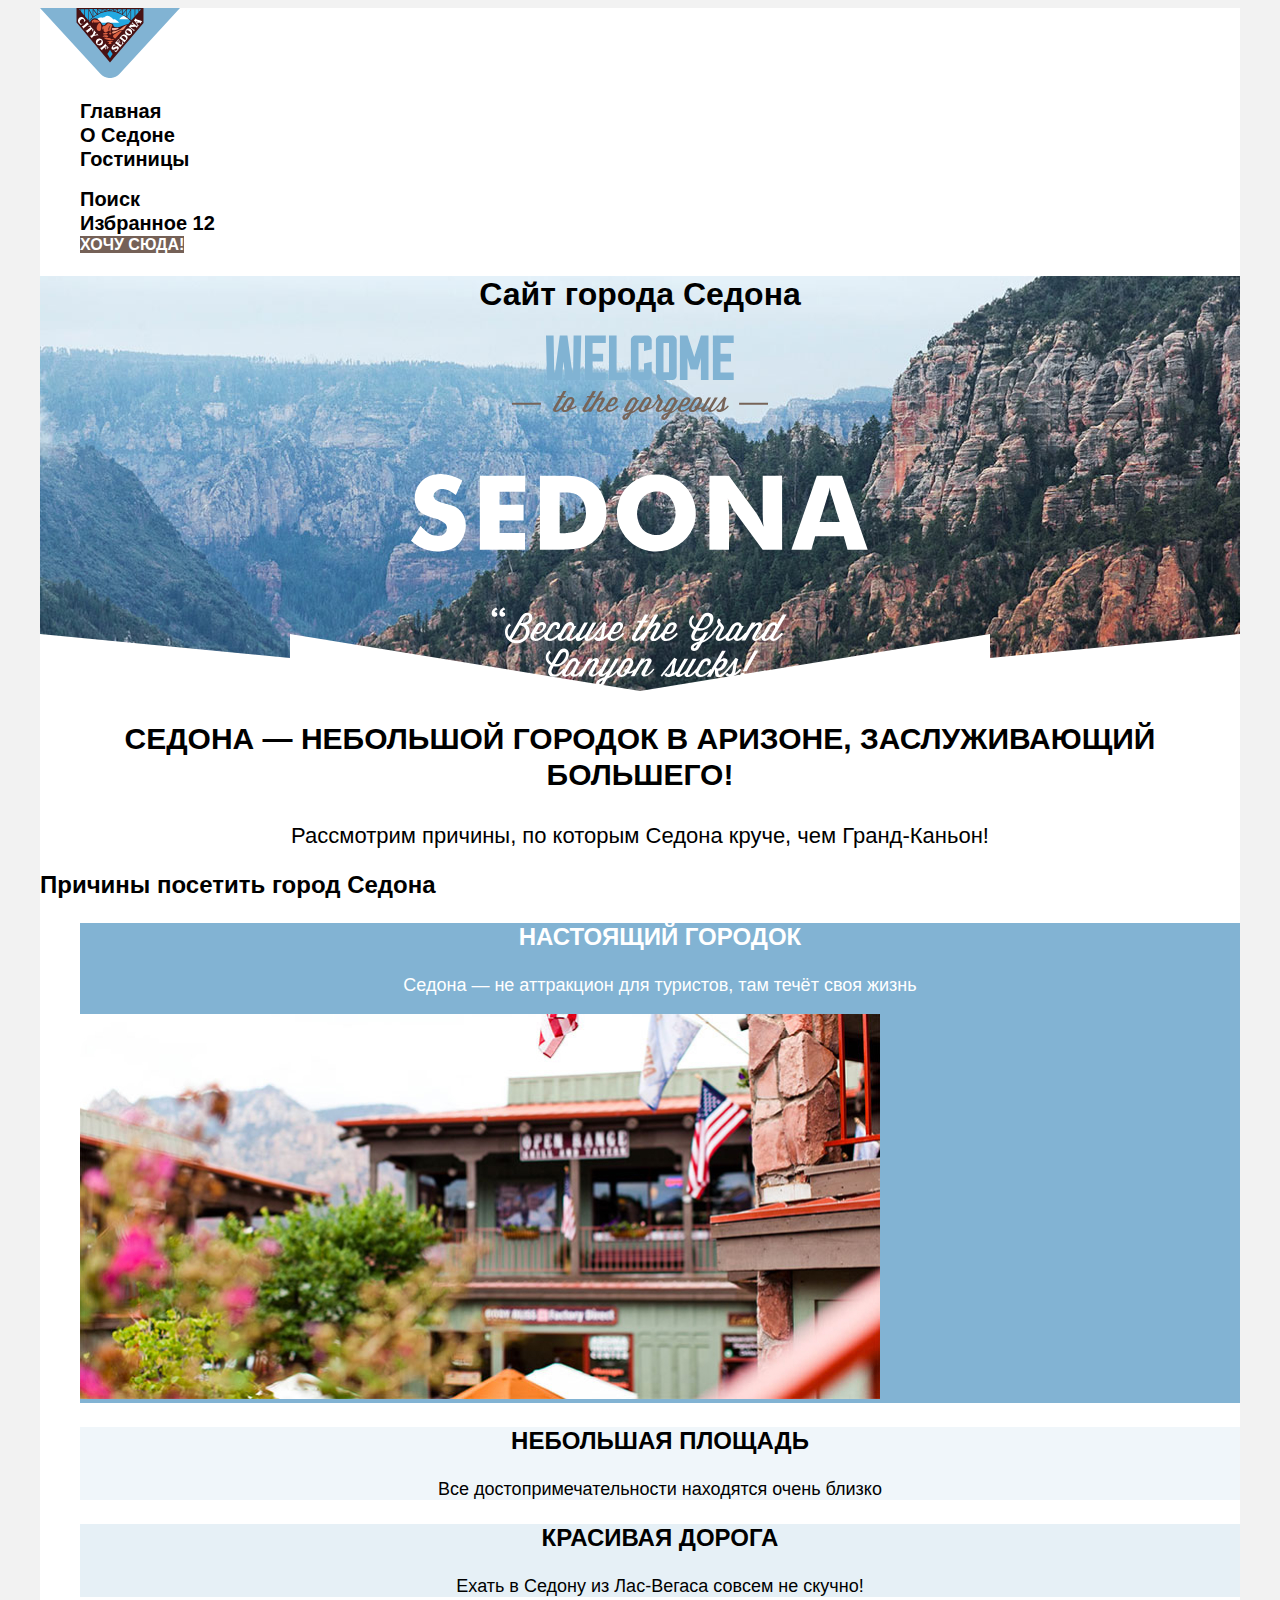
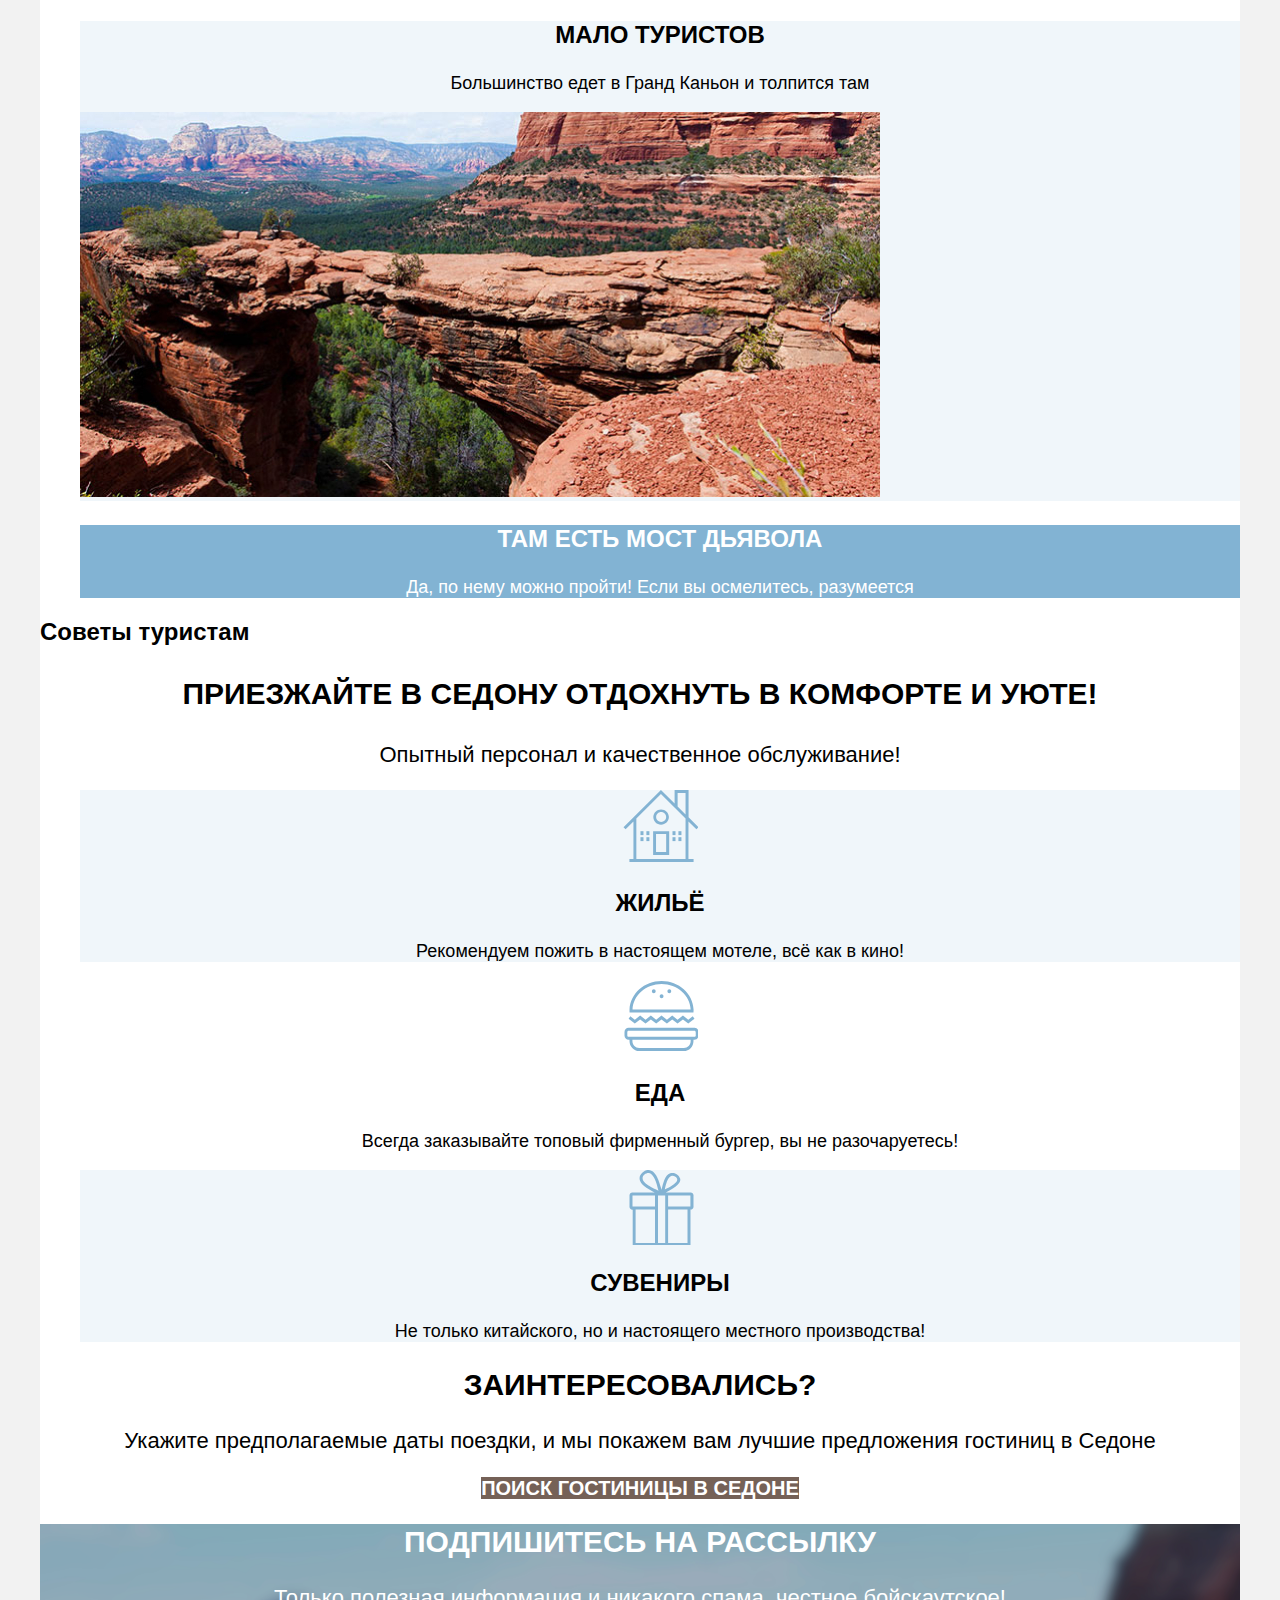
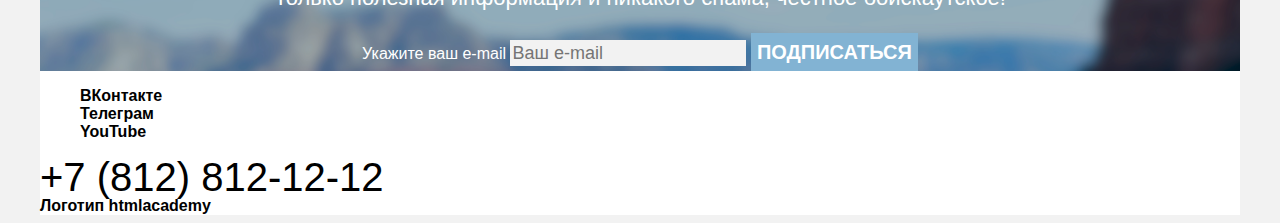
==== index.html @ cc025ef9 "fix: list in header" ====
<!DOCTYPE html>
<html lang="ru">

  <head>
    <meta charset="utf-8">
    <title>Учебный проект по верстке Седона</title>
    <link rel="stylesheet" href="styles/styles.css">
  </head>

  <body class="page">
    <div class="page-wrap">
      <header class="header">
        <a class="header-link" href="index.html"><img class="header-logo" src="images/header-logo.svg" width="140"
            height="70" alt="Логотип города Седона"></a>
        <nav class="navigation">
          <ul class="navigation-list">
            <li class="navigation-item">
              <a class="navigation-link navigation-link-active" href="index.html" aria-current="page">Главная</a>
            </li>
            <li class="navigation-item">
              <a class="navigation-link" href="#" class="navigation-item">О Седоне</a>
            </li>
            <li class="navigation-item">
              <a class="navigation-link" href="catalog.html" class="navigation-item">Гостиницы</a>
            </li>
          </ul>
        </nav>
        <ul class="header-list">
          <li class="header-search-icon">
            <a class="header-link" href="#">
              <span class="visually-hidden">Поиск</span>
            </a>
          </li>
          <li class="header-favorite-icon">
            <a class="header-link" href="#">
              <span class="visually-hidden">Избранное</span>
              <span class="header-favorite-counter">12</span>
            </a>
          </li>
          <li class="header-booking-button">
            <a class="button header-button" href="#">Хочу сюда!</a>
          </li>
        </ul>
      </header>
      <main class="main">
        <section class="welcome">
            <h1 class="visually-hidden">Сайт города Седона</h1>
            <img class="welcome-banner" src="images/welcome-banner.svg" width="458" height="352"
              alt="Welcome to the gorgeos Sedona! Because the Grand Canyon suks!">
        </section>
        <p class="welcome-content-title">Седона — небольшой городок в Аризоне, заслуживающий большего!</p>
        <p class="welcome-content-description">Рассмотрим причины, по которым Седона круче, чем Гранд-Каньон!</p>
        <section class="reasons">
          <h2 class="visually-hidden">Причины посетить город Седона</h2>
          <ul class="reasons-list">
            <li class="reasons-item">
              <h3 class="reasons-item-title">Настоящий городок</h3>
              <p class="reasons-item-description">Седона — не аттракцион для туристов, там течёт своя жизнь</p>
              <img class="reasons-image" src="images/reasons-image-flags.jpg" width="800" height="385"
                alt="Вид на здания города Седона с флагами">
            </li>
            <li class="reasons-item">
              <h3 class="reasons-item-title">Небольшая площадь</h3>
              <p class="reasons-item-description">Все достопримечательности находятся очень близко</p>
            </li>
            <li class="reasons-item">
              <h3 class="reasons-item-title">Красивая дорога</h3>
              <p class="reasons-item-description">Ехать в Седону из Лас-Вегаса совсем не скучно!</p>
            </li>
            <li class="reasons-item">
              <h3 class="reasons-item-title">Мало туристов</h3>
              <p class="reasons-item-description">Большинство едет в Гранд Каньон и толпится там</p>
              <img class="reasons-image" src="images/reasons-image-mountains.jpg" width="800" height="385"
                alt="Вид на Мост дьявола">
            </li>
            <li class="reasons-item">
              <h3 class="reasons-item-title">Там есть мост Дьявола</h3>
              <p class="reasons-item-description">Да, по нему можно пройти! Если вы осмелитесь, разумеется</p>
            </li>
          </ul>
        </section>
        <section class="advices">
          <h2 class="visually-hidden">Советы туристам</h2>
          <p class="welcome-content-title advices-content-title">Приезжайте в Седону отдохнуть в комфорте и уюте!</p>
          <p class="welcome-content-description advices-content-description">Опытный персонал и качественное
            обслуживание!</p>
          <ul class="advices-list">
            <li class="advices-item">
              <div class="advices-logo advices-logo-housing"></div>
              <h3 class="advices-item-title reasons-item-title">Жильё</h3>
              <p class="advices-item-description reasons-item-description">Рекомендуем пожить в настоящем мотеле, всё
                как в кино!</p>
            </li>
            <li class="advices-item">
              <div class="advices-logo advices-logo-meal"></div>
              <h3 class="advices-item-title reasons-item-title">Еда</h3>
              <p class="advices-item-description reasons-item-description">Всегда заказывайте топовый фирменный бургер,
                вы не разочаруетесь!</p>
            </li>
            <li class="advices-item">
              <div class="advices-logo advices-logo-souvenirs"></div>
              <h3 class="advices-item-title reasons-item-title">Сувениры</h3>
              <p class="advices-item-description reasons-item-description">Не только китайского, но и настоящего
                местного производства!</p>
            </li>
          </ul>
        </section>
        <section class="search">
          <h2 class="welcome-content-title search-content-title">Заинтересовались?</h2>
          <p class="welcome-content-description search-content-description">Укажите предполагаемые даты поездки, и мы
            покажем вам лучшие предложения гостиниц в Седоне</p>
          <a class="button header-link search-link" href="#">Поиск гостиницы в Седоне</a>
        </section>
        <section class="subscribe">
          <h2 class="welcome-content-title subscribe-content-title">Подпишитесь на рассылку</h2>
          <p class="welcome-content-description subscribe-content-description">Только полезная информация и никакого
            спама, честное бойскаутское!</p>
          <form class="subscribe-form" action="https://echo.htmlacademy.ru/" method="post">
            <label for="subscribe-form-email" class="visually-hidden">Укажите ваш e-mail</label>
            <input class="subscribe-input" type="email" id="subscribe-form-email" name="subscribe-form-email" placeholder="Ваш e-mail" required>
            <button class="button subscribe-button" type="submit">Подписаться</button>
          </form>
        </section>
      </main>
      <footer class="footer">
        <ul class="footer-social">
          <li class="footer-social-vk">
            <a class="footer-social-link">ВКонтакте</a>
          </li>
          <li class="footer-social-tg">
            <a class="footer-social-link">Телеграм</a>
          </li>
          <li class="footer-social-youtube">
            <a class="footer-link footer-social-link">YouTube</a>
          </li>
        </ul>
        <a class="footer-link footer-contact-phone" href="tel:+78128121212">+7 (812) 812-12-12</a>
        <div class="footer-copyright-logo">
        <a class="footer-link footer-copyright-link" href="https://htmlacademy.ru/study">Логотип htmlacademy</a>
        </div>
      </footer>
    </div>
  </body>
</html>
---- styles/styles.css ----
@font-face {
  font-family: "PT Sans";
  src: url("../fonts/ptsans-400.woff2") format("woff2");
  font-weight: 400;
  font-style: normal;
}

@font-face {
  font-family: "PT Sans";
  src: url("../fonts/ptsans-700.woff2") format("woff2");
  font-weight: 700;
  font-style: bold;
}

.page {
  font-family: "PT Sans", "Arial", sans-serif;
  background-color: #f2f2f2;
  color: #000000;
  /* font-display: swap; */
}

.button {
  font-size: 16px;
  line-height: 20px;
  font-family: inherit;
  font-weight: 700;
  color: #ffffff;
  text-transform: uppercase;
  background-color: #82b3d3;
  border: none;
}

.page-wrap {
  max-width: 1200px;
  background-color: #ffffff;
  margin: auto;
}

.navigation-list {
  list-style: none;
}

.navigation-link {
  font-size: 20px;
  line-height: 24px;
  text-decoration: none;
  color: inherit;
  font-weight: 700;
}

.header-list {
  list-style: none;
}

.header-link {
  text-decoration: none;
  color: inherit;
  font-size: 20px;
  line-height: 24px;
  font-weight: 700;
}

.header-button {
  background-color: #756157;
  text-decoration: none;
}

.welcome {
  background-image: url(../images/welcome-background-border.svg), url(../images/welcome-background.jpg);
  background-repeat: no-repeat;
  background-color: #787276;
  text-align: center;
  background-position: bottom, center;
  background-size: auto, cover;
  /* height: 485px; */
}

.welcome-banner {
  text-align: center;
}

.welcome-content-title {
  font-size: 30px;
  line-height: 36px;
  text-align: center;
  font-weight: 700;
  text-transform: uppercase;
}

.welcome-content-description {
  font-size: 22px;
  line-height: 26px;
  text-align: center;

}

.reasons-list {
  list-style: none;
}

.reasons-item {
  background-color: #82b3d3;
}

.reasons-item-title {
  font-size: 24px;
  line-height: 28px;
  text-transform: uppercase;
  color: #ffffff;
  text-align: center;
}

.reasons-item:nth-child(n+3):nth-child(-n+4) {
  background-color: #83b3d333;
}

.reasons-item:nth-child(n+2):nth-child(-n+5):nth-child(even) {
  background-color: #83b3d31f;
}

.reasons-item:nth-child(n+2):nth-child(-n+4) .reasons-item-title {
  color: #000000;
}

.reasons-item-description {
  font-size: 18px;
  line-height: 21px;
  color: #ffffff;
  text-align: center;
}

.reasons-item:nth-child(n+2):nth-child(-n+4) .reasons-item-description {
  color: #000000;
}

.advices-list {
  list-style: none;
}

.advices-item {
  background-color: #83b3d31f;
}

.advices-item:nth-child(n+2):nth-child(-n+2) {
  background-color: #ffffff;
}

.advices-logo {
  width: 75px;
  height: 75px;
  margin: auto;
}

.advices-logo-housing {
  background: url(../images/advices-home-icon.svg) no-repeat;
}

.advices-logo-meal {
  background: url(../images/advices-meal-icon.svg) no-repeat;
}

.advices-logo-souvenirs {
  background: url(../images/advices-souvenirs-icon.svg) no-repeat;
}

.advices-item-title {
  color: #000000;
}

.advices-item-description {
  color: #000000;
}

.search {
  text-align: center;
}

.search-link {
  color: #ffffff;
  background-color: #756157;
}

.hotels {
  background: url(../images/hotels-background.jpg) no-repeat;
  background-color: #787276;
  background-size: cover;
  color: #ffffff;

}

.hotels-title {
  font-size: 60px;
  line-height: 78px;
  color: #ffffff;
}

.hotels-breadcrumbs-list {
  list-style: none;
}

.hotels-breadcrumbs-link {
  text-decoration: none;
  color: inherit;
}

.hotels-breadcrumbs-arrow {
  background: url(../images/breadcrumbs-arrow.svg) no-repeat;
  height: 15px;
}

.hotels-form-caption {
  font-size: 20px;
  line-height: 24px;
  font-weight: 700;
}

.hotels-label {
  font-size: 18px;
  line-height: 23px;
}

.hotels-form-reset-button {
  background-color: transparent;
}

.catalog {
  background-color: #ffffff;
}

.catalog-content-title {
  font-size: 30px;
  line-height: 36px;
  text-align: start;
}

.catalog-number {
  font-size: 30px;
  line-height: 36px;
  text-align: start;
  font-weight: 700;
}

.catalog-filter {
  font-family: inherit;
  font-size: 18px;
  line-height: 21px;
}

.catalog-view-button {
  border: solid 2px #e5e5e5;
  color: inherit;
  text-decoration: none;
}

.catalog-view-button-selected {
  color: inherit;
  text-decoration: none;
  border: solid 2px #000000;
}

.catalog-card-title {
  font-size: 24px;
  line-height: 28px;
}

.catalog-card-price {
  font-size: 18px;
  line-height: 21px;
  color: #333333;
}

.catalog-card-more-button {
  background-color: #756157;
}

.catalog-card-favorite-button-selected {
  background-color: #7db54f;
}

.catalog-card-rating {
  text-transform: uppercase;
  color: #333333;
  background-color: #f2f2f2;
  font-size: 16px;
  line-height: 20px;
}

.pagination-list {
  list-style: none;
}

.pagination-item {
  text-align: center;
  width: 60px;
  height: 60px;
  background-color: #82b3d3;
}

.pagination-item-current {
  background-color: #f2f2f2;
}

.pagination-item-ellipsis {
  background: transparent;
}

.pagination-ellipsis {
  font-size: 22px;
  line-height: 26px;
}

.pagination-link {
  color: #ffffff;
  font-size: 20px;
  line-height: 36px;
  font-weight: 700;
  text-decoration: none;
}

.pagination-link-current {
  color: #000000;
}

.subscribe {
  background-image: url(../images/subscribe-background.png);
  color: #ffffff;
  text-align: center;
}

.subscribe-button {
  font-family: inherit;
  font-size: 20px;
  line-height: 36px;

}

.subscribe-input {
  font-family: inherit;
  font-size: 18px;
  line-height: 24px;
  background-color: #f2f2f2;
  border: none;
}

.subscribe-catalog {
  background: transparent;
  color: #000000
}

.footer-social {
  list-style: none;
  font-weight: 700;
}

.footer-link {
  text-decoration: none;
  color: #000000;
}

.footer-contact-phone {
  font-size: 40px;
  line-height: 40px;
}

.footer-copyright-link {
  font-weight: 700;
}

.footer-copyright-logo {
  /* background-image: url(../images/footer-copyright-logo.svg);
  width: 115px;
  height: 33px; */
}

/* .visually-hidden {
  display: none;
} */
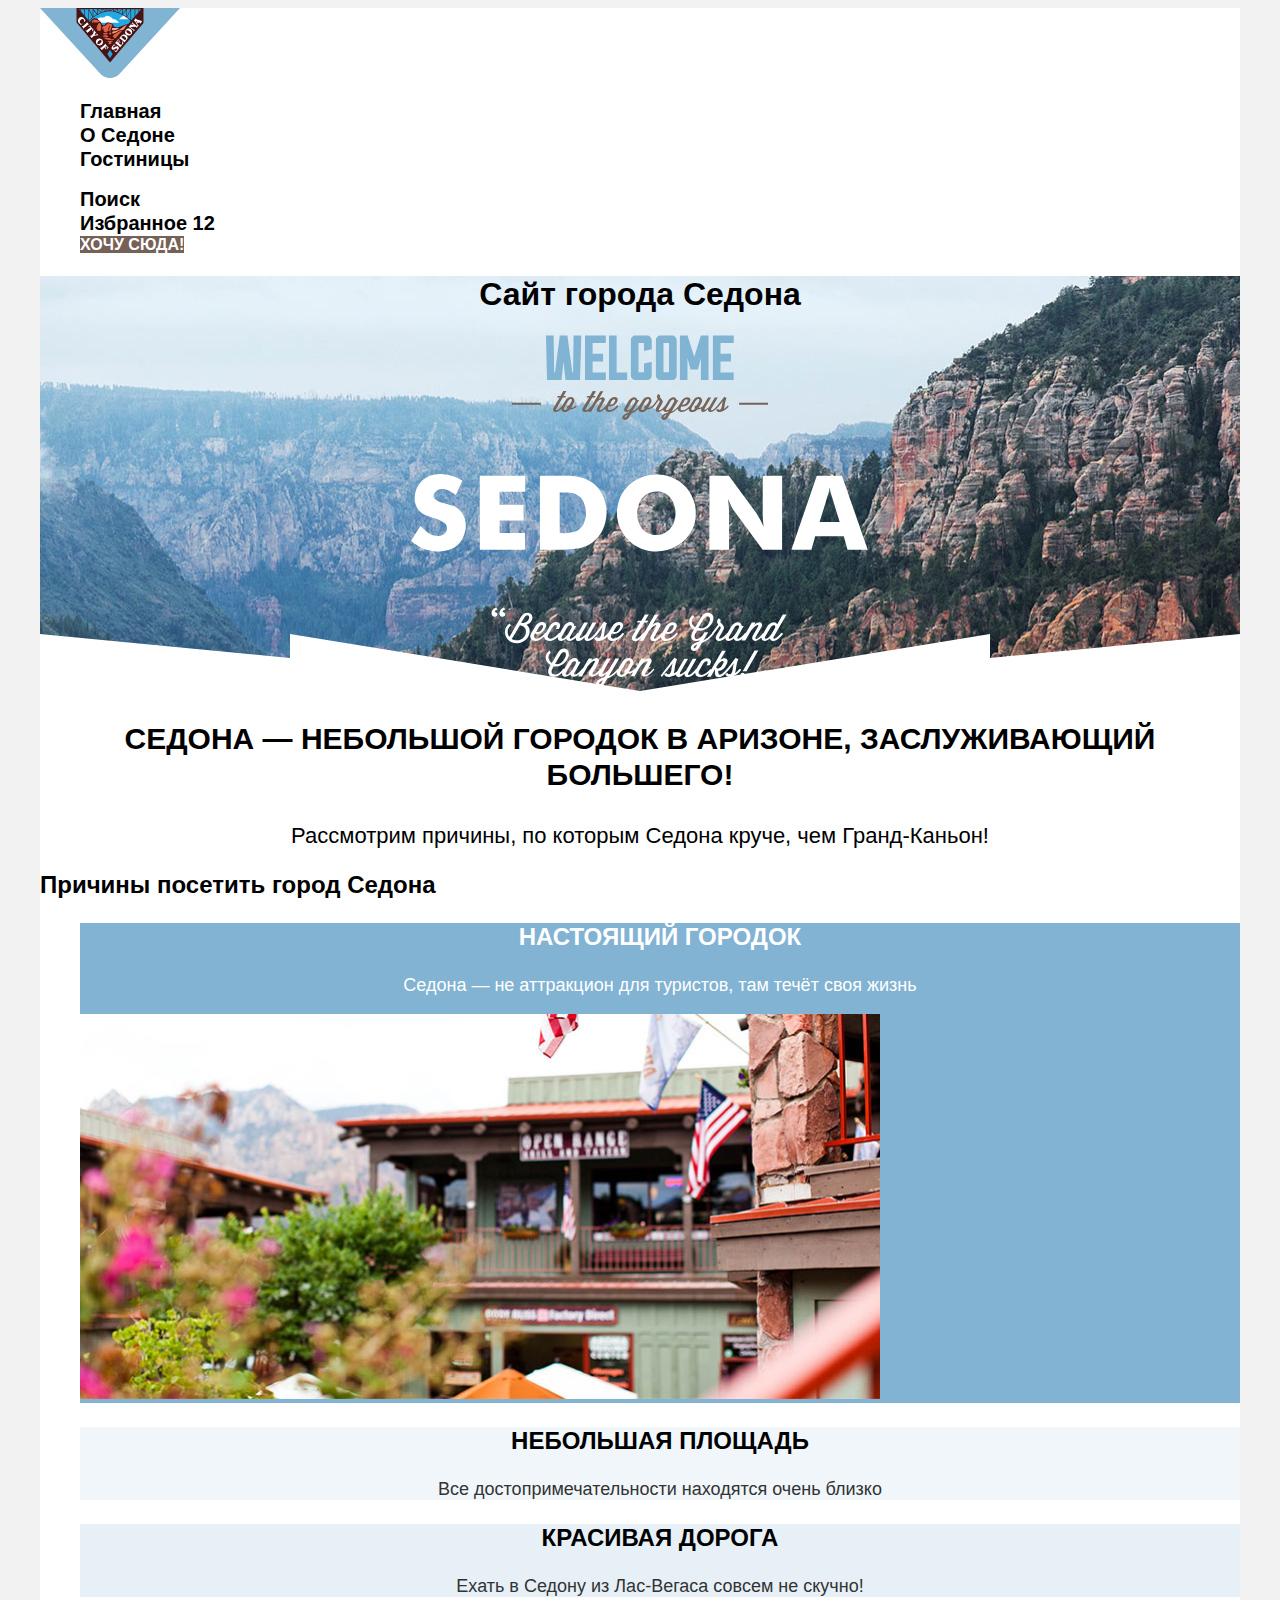
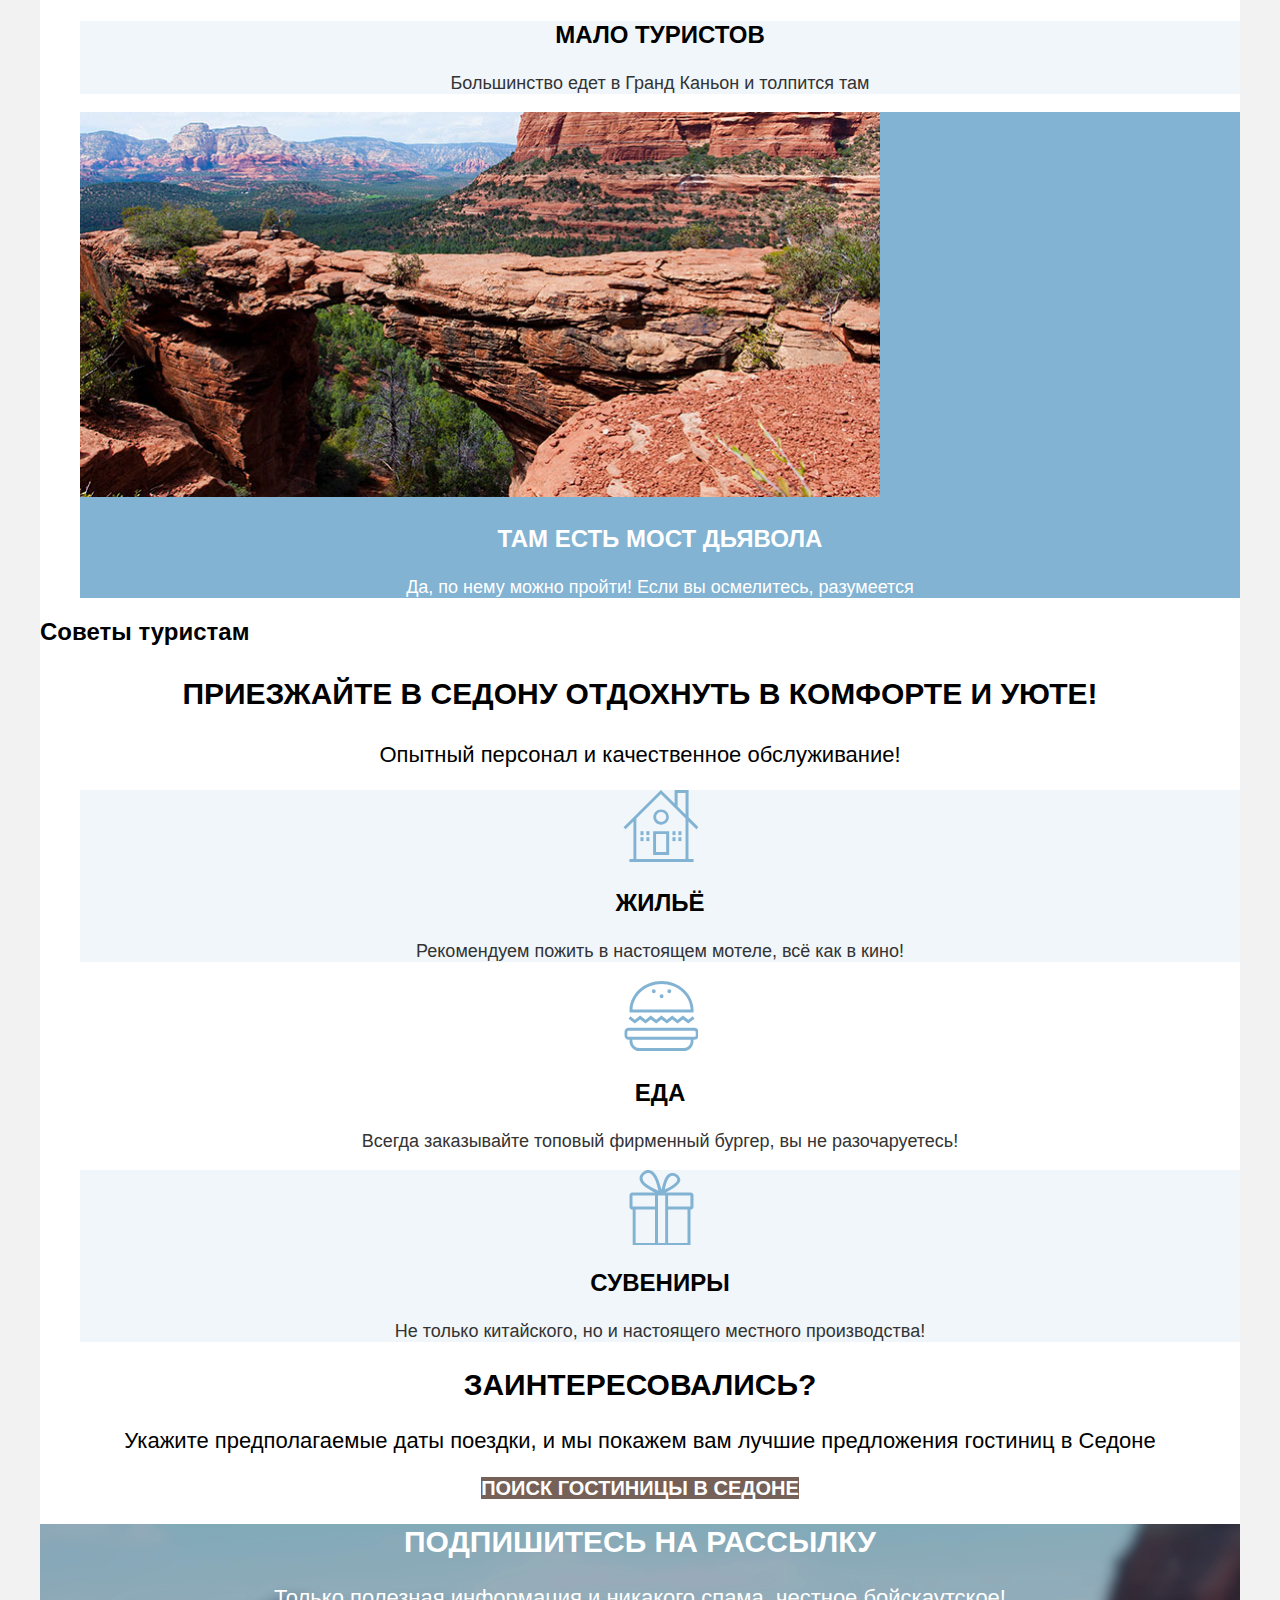
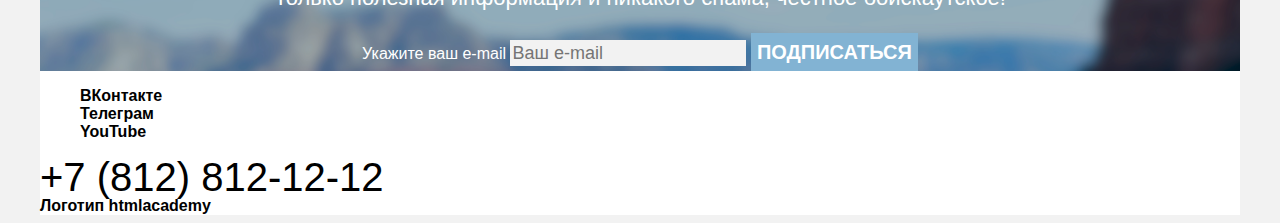
==== commit 6d48908a: "fix: background in reasons" ====
--- a/index.html
+++ b/index.html
@@ -44,9 +44,9 @@
       </header>
       <main class="main">
         <section class="welcome">
-            <h1 class="visually-hidden">Сайт города Седона</h1>
-            <img class="welcome-banner" src="images/welcome-banner.svg" width="458" height="352"
-              alt="Welcome to the gorgeos Sedona! Because the Grand Canyon suks!">
+          <h1 class="visually-hidden">Сайт города Седона</h1>
+          <img class="welcome-banner" src="images/welcome-banner.svg" width="458" height="352"
+            alt="Welcome to the gorgeos Sedona! Because the Grand Canyon suks!">
         </section>
         <p class="welcome-content-title">Седона — небольшой городок в Аризоне, заслуживающий большего!</p>
         <p class="welcome-content-description">Рассмотрим причины, по которым Седона круче, чем Гранд-Каньон!</p>
@@ -70,10 +70,10 @@
             <li class="reasons-item">
               <h3 class="reasons-item-title">Мало туристов</h3>
               <p class="reasons-item-description">Большинство едет в Гранд Каньон и толпится там</p>
+            </li>
+            <li class="reasons-item">
               <img class="reasons-image" src="images/reasons-image-mountains.jpg" width="800" height="385"
                 alt="Вид на Мост дьявола">
-            </li>
-            <li class="reasons-item">
               <h3 class="reasons-item-title">Там есть мост Дьявола</h3>
               <p class="reasons-item-description">Да, по нему можно пройти! Если вы осмелитесь, разумеется</p>
             </li>
@@ -117,7 +117,8 @@
             спама, честное бойскаутское!</p>
           <form class="subscribe-form" action="https://echo.htmlacademy.ru/" method="post">
             <label for="subscribe-form-email" class="visually-hidden">Укажите ваш e-mail</label>
-            <input class="subscribe-input" type="email" id="subscribe-form-email" name="subscribe-form-email" placeholder="Ваш e-mail" required>
+            <input class="subscribe-input" type="email" id="subscribe-form-email" name="subscribe-form-email"
+              placeholder="Ваш e-mail" required>
             <button class="button subscribe-button" type="submit">Подписаться</button>
           </form>
         </section>
@@ -136,9 +137,10 @@
         </ul>
         <a class="footer-link footer-contact-phone" href="tel:+78128121212">+7 (812) 812-12-12</a>
         <div class="footer-copyright-logo">
-        <a class="footer-link footer-copyright-link" href="https://htmlacademy.ru/study">Логотип htmlacademy</a>
+          <a class="footer-link footer-copyright-link" href="https://htmlacademy.ru/study">Логотип htmlacademy</a>
         </div>
       </footer>
     </div>
   </body>
+
 </html>
--- a/styles/styles.css
+++ b/styles/styles.css
@@ -70,8 +70,8 @@
   background-repeat: no-repeat;
   background-color: #787276;
   text-align: center;
-  background-position: bottom, center;
-  background-size: auto, cover;
+  background-position: left bottom, left top;
+  /* background-size: 100%, cover; */
   /* height: 485px; */
 }
 
@@ -96,41 +96,41 @@
 
 .reasons-list {
   list-style: none;
-}
-
-.reasons-item {
-  background-color: #82b3d3;
 }
 
 .reasons-item-title {
   font-size: 24px;
   line-height: 28px;
   text-transform: uppercase;
-  color: #ffffff;
-  text-align: center;
-}
-
-.reasons-item:nth-child(n+3):nth-child(-n+4) {
+  color: #000000;
+  text-align: center;
+}
+
+.reasons-item:nth-child(2n-1) {
   background-color: #83b3d333;
 }
 
-.reasons-item:nth-child(n+2):nth-child(-n+5):nth-child(even) {
+.reasons-item:nth-child(even) {
   background-color: #83b3d31f;
 }
 
-.reasons-item:nth-child(n+2):nth-child(-n+4) .reasons-item-title {
-  color: #000000;
+.reasons-item:nth-child(4n+1) {
+  background-color: #82b3d3;
+}
+
+.reasons-item:nth-child(4n+1) .reasons-item-title {
+  color: #ffffff;
 }
 
 .reasons-item-description {
   font-size: 18px;
   line-height: 21px;
-  color: #ffffff;
-  text-align: center;
-}
-
-.reasons-item:nth-child(n+2):nth-child(-n+4) .reasons-item-description {
-  color: #000000;
+  color: #333333;
+  text-align: center;
+}
+
+.reasons-item:nth-child(4n+1) .reasons-item-description {
+  color: #ffffff;
 }
 
 .advices-list {
@@ -168,7 +168,7 @@
 }
 
 .advices-item-description {
-  color: #000000;
+  color: #333333;
 }
 
 .search {
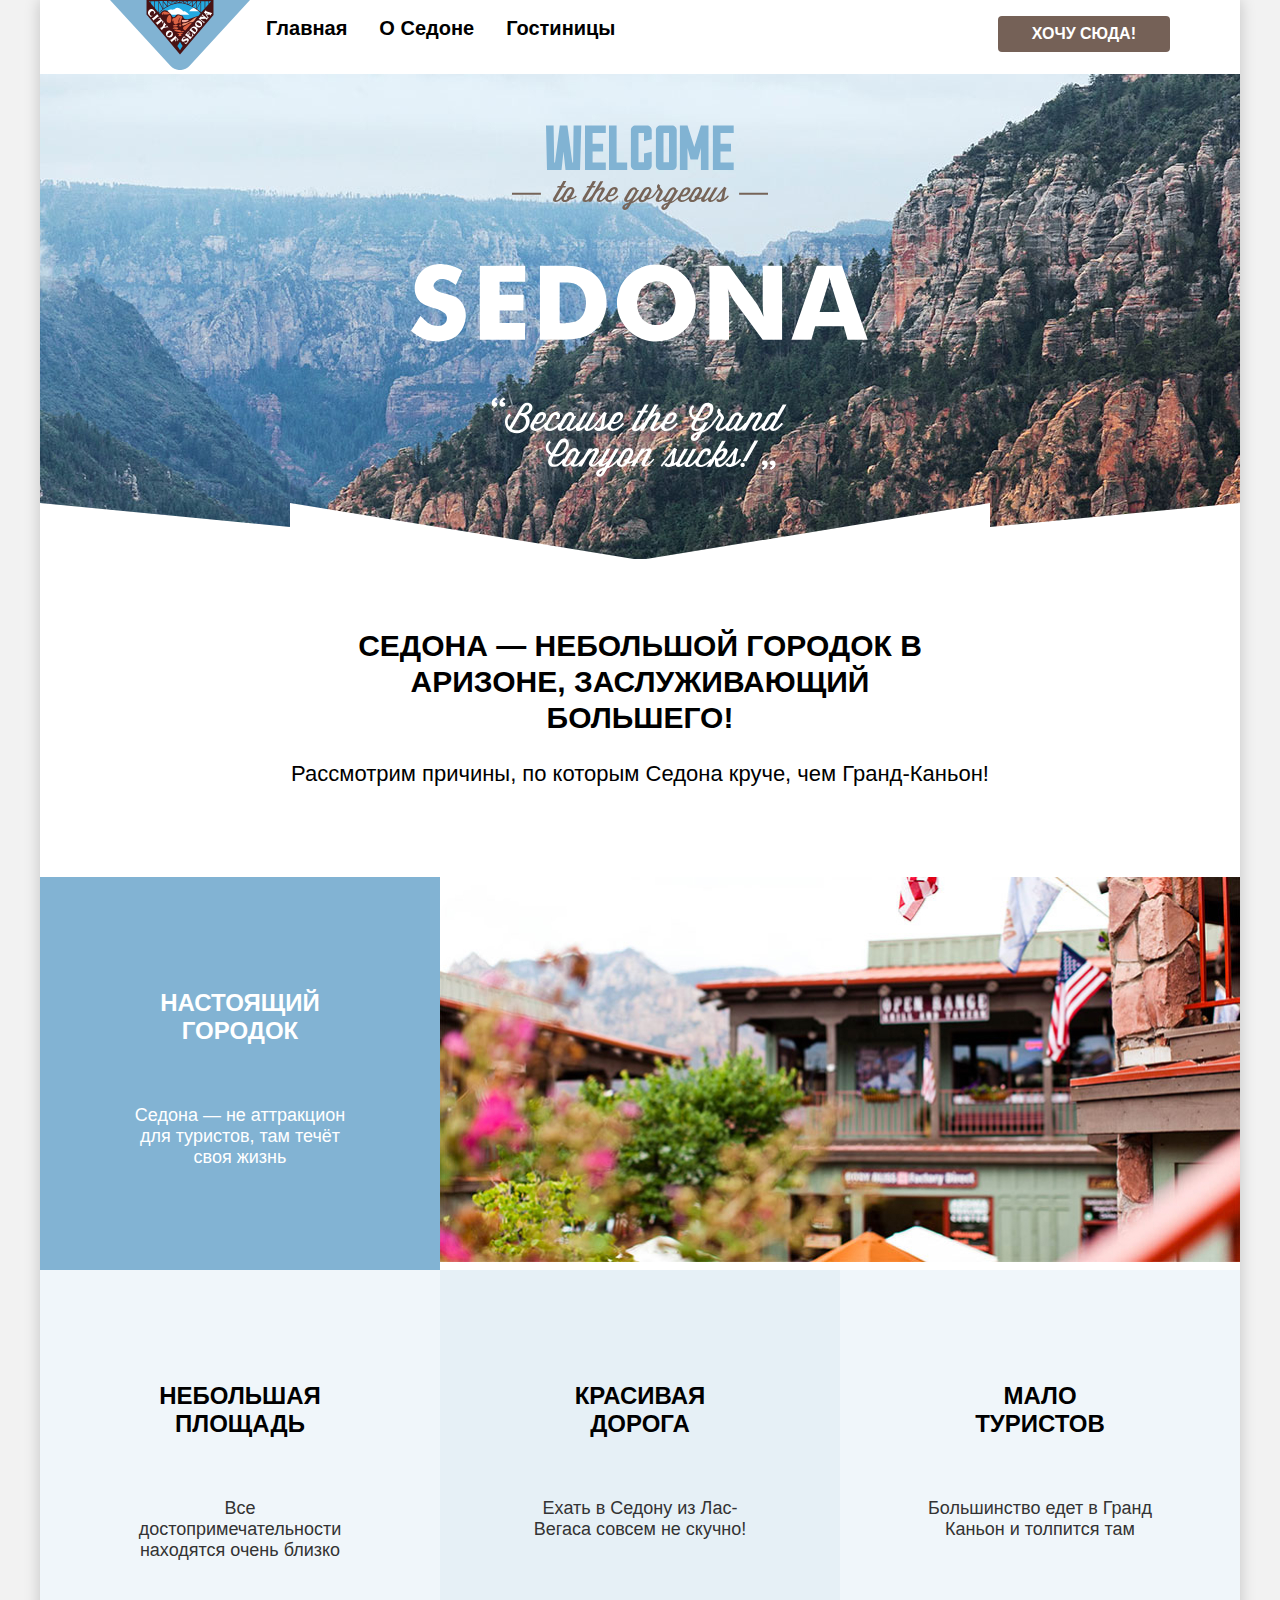
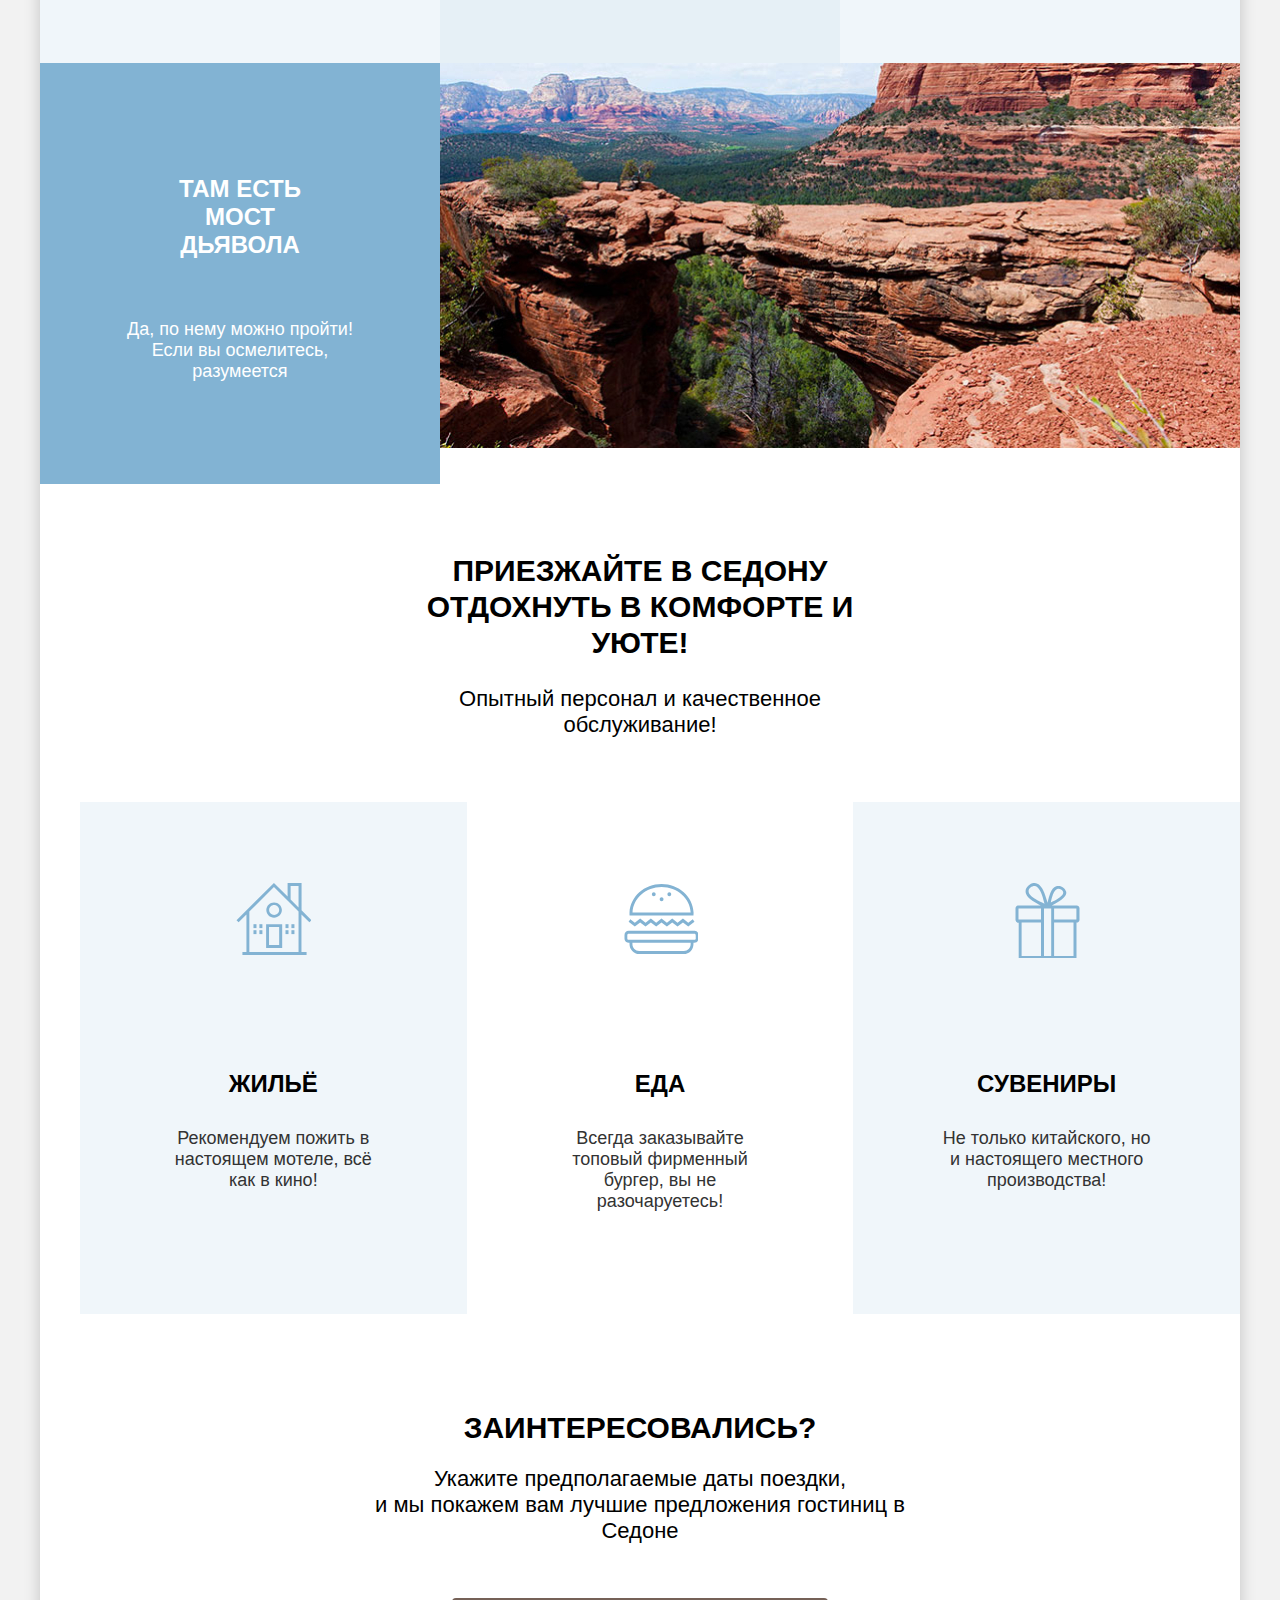
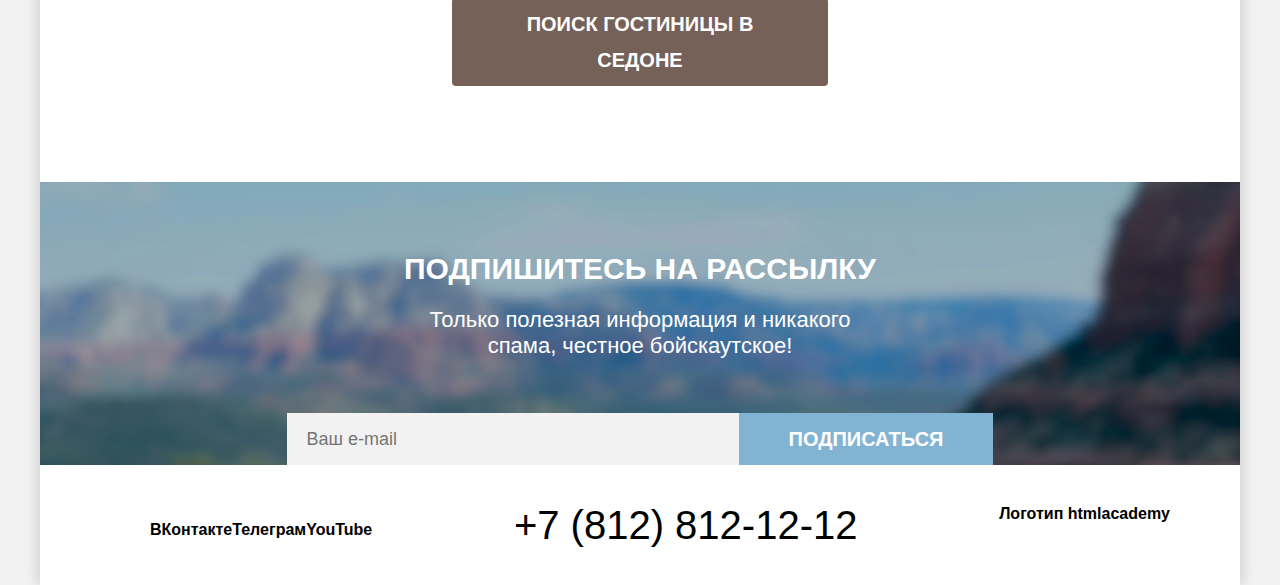
==== commit bcdf9512: "feat: flex&grid" ====
--- a/index.html
+++ b/index.html
@@ -10,7 +10,7 @@
   <body class="page">
     <div class="page-wrap">
       <header class="header">
-        <a class="header-link" href="index.html"><img class="header-logo" src="images/header-logo.svg" width="140"
+        <a class="header-logo-link" href="index.html"><img class="header-logo" src="images/header-logo.svg" width="140"
             height="70" alt="Логотип города Седона"></a>
         <nav class="navigation">
           <ul class="navigation-list">
@@ -33,8 +33,7 @@
           </li>
           <li class="header-favorite-icon">
             <a class="header-link" href="#">
-              <span class="visually-hidden">Избранное</span>
-              <span class="header-favorite-counter">12</span>
+              <span class="visually-hidden">Избранное 12</span>
             </a>
           </li>
           <li class="header-booking-button">
@@ -42,7 +41,7 @@
           </li>
         </ul>
       </header>
-      <main class="main">
+      <main class="main main-container">
         <section class="welcome">
           <h1 class="visually-hidden">Сайт города Седона</h1>
           <img class="welcome-banner" src="images/welcome-banner.svg" width="458" height="352"
@@ -53,7 +52,7 @@
         <section class="reasons">
           <h2 class="visually-hidden">Причины посетить город Седона</h2>
           <ul class="reasons-list">
-            <li class="reasons-item">
+            <li class="reasons-item reasons-item-image">
               <h3 class="reasons-item-title">Настоящий городок</h3>
               <p class="reasons-item-description">Седона — не аттракцион для туристов, там течёт своя жизнь</p>
               <img class="reasons-image" src="images/reasons-image-flags.jpg" width="800" height="385"
@@ -71,7 +70,7 @@
               <h3 class="reasons-item-title">Мало туристов</h3>
               <p class="reasons-item-description">Большинство едет в Гранд Каньон и толпится там</p>
             </li>
-            <li class="reasons-item">
+            <li class="reasons-item reasons-item-image">
               <img class="reasons-image" src="images/reasons-image-mountains.jpg" width="800" height="385"
                 alt="Вид на Мост дьявола">
               <h3 class="reasons-item-title">Там есть мост Дьявола</h3>
@@ -107,7 +106,7 @@
         </section>
         <section class="search">
           <h2 class="welcome-content-title search-content-title">Заинтересовались?</h2>
-          <p class="welcome-content-description search-content-description">Укажите предполагаемые даты поездки, и мы
+          <p class="welcome-content-description search-content-description">Укажите предполагаемые даты поездки,<br/> и мы
             покажем вам лучшие предложения гостиниц в Седоне</p>
           <a class="button header-link search-link" href="#">Поиск гостиницы в Седоне</a>
         </section>
--- a/styles/styles.css
+++ b/styles/styles.css
@@ -3,6 +3,7 @@
   src: url("../fonts/ptsans-400.woff2") format("woff2");
   font-weight: 400;
   font-style: normal;
+  font-display: swap;
 }
 
 @font-face {
@@ -10,13 +11,26 @@
   src: url("../fonts/ptsans-700.woff2") format("woff2");
   font-weight: 700;
   font-style: bold;
+  font-display: swap;
+}
+
+html {
+  height: 100%;
 }
 
 .page {
+  display: flex;
+  flex-direction: column;
+  min-width: 1280px;
+  min-height: 100%;
+  margin: 0;
   font-family: "PT Sans", "Arial", sans-serif;
   background-color: #f2f2f2;
   color: #000000;
-  /* font-display: swap; */
+}
+
+.main {
+  flex-grow: 1;
 }
 
 .button {
@@ -28,16 +42,34 @@
   text-transform: uppercase;
   background-color: #82b3d3;
   border: none;
+  border-radius: 4px;
 }
 
 .page-wrap {
+  display: flex;
+  flex-direction: column;
+  min-height: 100%;
+  flex-grow: 1;
   max-width: 1200px;
   background-color: #ffffff;
-  margin: auto;
+  margin: 0 auto;
+  box-shadow: 0 0 15px 0 #00000033;
+}
+
+.header {
+  padding: 0 70px;
+  display: flex;
+}
+
+.navigation {
+  margin-right: auto;
 }
 
 .navigation-list {
   list-style: none;
+  display: flex;
+  flex-wrap: wrap;
+  padding: 0;
 }
 
 .navigation-link {
@@ -46,10 +78,18 @@
   text-decoration: none;
   color: inherit;
   font-weight: 700;
+  padding: 20px 16px;
+}
+
+.header-logo-link {
+  padding: 0;
 }
 
 .header-list {
   list-style: none;
+  display: flex;
+  flex-wrap: wrap;
+  padding: 0;
 }
 
 .header-link {
@@ -58,25 +98,38 @@
   font-size: 20px;
   line-height: 24px;
   font-weight: 700;
+  padding: 22px 12px;
 }
 
 .header-button {
+  padding: 8px 34px;
   background-color: #756157;
   text-decoration: none;
+  display: block;
+}
+
+.header-search-icon {
+  width: 44px;
+}
+
+.header-favorite-icon {
+  width: 44px;
 }
 
 .welcome {
   background-image: url(../images/welcome-background-border.svg), url(../images/welcome-background.jpg);
   background-repeat: no-repeat;
   background-color: #787276;
-  text-align: center;
-  background-position: left bottom, left top;
-  /* background-size: 100%, cover; */
-  /* height: 485px; */
+  background-position: right bottom -1px, left top;
+  background-size: 100%, cover;
 }
 
 .welcome-banner {
-  text-align: center;
+  display: block;
+  margin: auto;
+  padding: 51px 0 82px;
+  width: 458px;
+  height: 352px;
 }
 
 .welcome-content-title {
@@ -85,17 +138,55 @@
   text-align: center;
   font-weight: 700;
   text-transform: uppercase;
+  margin: 69px auto 25px;
+  max-width: 620px;
+
 }
 
 .welcome-content-description {
   font-size: 22px;
   line-height: 26px;
   text-align: center;
-
+  margin: 0 0 90px;
 }
 
 .reasons-list {
   list-style: none;
+  padding: 0;
+  display: grid;
+}
+
+
+.reasons-item {
+  max-width: 400px;
+  display: flex;
+  flex-direction: column;
+  /* grid-template-columns: repeat(3, 400px); */
+
+}
+
+.reasons-item-image {
+  display: grid;
+  grid-template-columns: 400px 800px;
+  grid-auto-flow: column;
+  grid-template-areas: "title image"
+                 "description image";
+  grid-column: span 3;
+}
+
+.reasons-item-description {
+  margin: 30px 85px 102px;
+  grid-area: description;
+}
+
+.reasons-image {
+  grid-area: image;
+}
+
+.reasons-image {
+  /* display: block;
+  grid-column: span 2; */
+
 }
 
 .reasons-item-title {
@@ -104,6 +195,9 @@
   text-transform: uppercase;
   color: #000000;
   text-align: center;
+  grid-area: title;
+  margin: 112px 112px 30px;
+  max-width: 230px;
 }
 
 .reasons-item:nth-child(2n-1) {
@@ -121,34 +215,50 @@
 .reasons-item:nth-child(4n+1) .reasons-item-title {
   color: #ffffff;
 }
+
+/* .reasons-item-title {
+  margin: 30px auto;
+} */
 
 .reasons-item-description {
   font-size: 18px;
   line-height: 21px;
   color: #333333;
   text-align: center;
+  max-width: 230px;
+  margin: 30зч 85px 112px;
 }
 
 .reasons-item:nth-child(4n+1) .reasons-item-description {
   color: #ffffff;
+}
+
+.advices-content-title {
+  max-width: 505px;
+}
+
+.advices-content-description {
+  max-width: 505px;
+  margin: 0 auto 64px;
 }
 
 .advices-list {
   list-style: none;
+  display: flex;
 }
 
 .advices-item {
   background-color: #83b3d31f;
 }
 
-.advices-item:nth-child(n+2):nth-child(-n+2) {
+.advices-item:nth-child(even) {
   background-color: #ffffff;
 }
 
 .advices-logo {
   width: 75px;
   height: 75px;
-  margin: auto;
+  margin: 81px auto 0;
 }
 
 .advices-logo-housing {
@@ -175,9 +285,24 @@
   text-align: center;
 }
 
+.search-content-title {
+  margin: 96px auto 20px;
+}
+
+.search-content-description {
+  margin: 0 auto 54px;
+  max-width: 592px;
+}
+
 .search-link {
   color: #ffffff;
   background-color: #756157;
+  display: block;
+  padding: 8px 46px;
+  max-width: 376px;
+  margin: 0 auto 96px;
+  box-sizing: border-box;
+  line-height: 36px;
 }
 
 .hotels {
@@ -185,27 +310,60 @@
   background-color: #787276;
   background-size: cover;
   color: #ffffff;
-
+  padding: 70px;
 }
 
 .hotels-title {
+  margin: 0;
   font-size: 60px;
   line-height: 78px;
   color: #ffffff;
 }
 
 .hotels-breadcrumbs-list {
+  margin: 8px 0 40px;
+  padding: 0;
   list-style: none;
+  display: flex;
+  gap: 10px;
+  align-items: center;
+}
+
+.hotels-breadcrumbs-home-icon {
+  padding: 7px 0;
+  width: 13px;
+  background: url(../images/breadcrumbs-home-icon.svg) no-repeat;
 }
 
 .hotels-breadcrumbs-link {
+  display: block;
   text-decoration: none;
   color: inherit;
 }
 
 .hotels-breadcrumbs-arrow {
   background: url(../images/breadcrumbs-arrow.svg) no-repeat;
-  height: 15px;
+  padding:11px 0;
+  width: 8px;
+}
+
+.hotels-form {
+  display: flex;
+}
+
+.hotels-form-set {
+  margin: 0;
+  border: none;
+  padding: 0;
+}
+
+.hotels-input-set {
+  display: flex;
+}
+
+.hotels-form-housing {
+  display: flex;
+  flex-direction: column;
 }
 
 .hotels-form-caption {
@@ -214,9 +372,31 @@
   font-weight: 700;
 }
 
+.hotels-form-input {
+  margin: 0;
+}
+
+.hotels-form-input-cost {
+  font-family: inherit;
+  font-size: 18px;
+  line-height: 24px;
+  font-weight: 700;
+  width: 143px;
+}
+
+.hotels-form-input::placeholder {
+  text-align: end;
+}
+
 .hotels-label {
   font-size: 18px;
   line-height: 23px;
+  margin: 0 0 16px 16px;
+}
+
+.hotels-button-set{
+  display: flex;
+  flex-direction: column;
 }
 
 .hotels-form-reset-button {
@@ -225,12 +405,25 @@
 
 .catalog {
   background-color: #ffffff;
+}
+
+.catalog-head {
+  display: flex;
+  margin: 50px 70px 40px;
+}
+
+.catalog-grid{
+  margin: 40px 70px 80px;
+  display: grid;
+  grid-template-columns: repeat(3, 340px);
+  gap: 20px;
 }
 
 .catalog-content-title {
   font-size: 30px;
   line-height: 36px;
   text-align: start;
+  margin: 0 auto 0 0;
 }
 
 .catalog-number {
@@ -244,18 +437,50 @@
   font-family: inherit;
   font-size: 18px;
   line-height: 21px;
+  margin: 0 40px 0 0;
+}
+
+.catalog-view-button:last-child {
+  margin: 0;
 }
 
 .catalog-view-button {
   border: solid 2px #e5e5e5;
   color: inherit;
   text-decoration: none;
+  box-sizing: border-box;
+  width: 48px;
+  height: 48px;
+  padding: 16px;
+  margin-right: 8px;
 }
 
 .catalog-view-button-selected {
   color: inherit;
   text-decoration: none;
   border: solid 2px #000000;
+}
+
+.catalog-view-button-normal {
+  background: url(../images/catalog-view-button-normal.svg) no-repeat center center;
+}
+
+.catalog-view-button-one {
+  background: url(../images/catalog-view-button-one.svg) no-repeat center center;
+}
+
+.catalog-view-button-list {
+  background: url(../images/catalog-view-button-list.svg) no-repeat center center;
+}
+
+.catalog-card {
+  padding: 20px;
+}
+
+.catalog-card-grid {
+  display: grid;
+  grid-template-columns: repeat(2, 140px);
+  gap: 20px 16px;
 }
 
 .catalog-card-title {
@@ -267,6 +492,11 @@
   font-size: 18px;
   line-height: 21px;
   color: #333333;
+  margin: 0;
+}
+
+.catalog-card-grid span {
+  text-align: end;
 }
 
 .catalog-card-more-button {
@@ -287,6 +517,7 @@
 
 .pagination-list {
   list-style: none;
+  display: flex;
 }
 
 .pagination-item {
@@ -322,16 +553,41 @@
 }
 
 .subscribe {
+  background-color: #787276;
   background-image: url(../images/subscribe-background.png);
   color: #ffffff;
   text-align: center;
+}
+
+.subscribe-content-title {
+  padding: 69px 0 20px;
+  margin: 0 auto;
+}
+
+.subscribe-content-description {
+  max-width: 475px;
+  margin: 0 auto 54px;
+}
+
+.subscribe-form {
+  display: flex;
+  justify-content: center;
+  border-radius: 4px;
+}
+
+.subscribe-input {
+  width: 452px;
+  height: 52px;
+  padding: 14px 20px;
+  box-sizing: border-box;
 }
 
 .subscribe-button {
   font-family: inherit;
   font-size: 20px;
   line-height: 36px;
-
+  padding: 8px 50px;
+  border-radius: 0;
 }
 
 .subscribe-input {
@@ -347,9 +603,20 @@
   color: #000000
 }
 
+.subscribe-catalog-content-description {
+  color: #333333;
+}
+
+.footer {
+  display: flex;
+  justify-content: space-between;
+  padding: 40px 70px 30px;
+}
+
 .footer-social {
   list-style: none;
   font-weight: 700;
+  display: flex;
 }
 
 .footer-link {
@@ -372,6 +639,15 @@
   height: 33px; */
 }
 
-/* .visually-hidden {
-  display: none;
-} */
+.visually-hidden {
+  position: absolute;
+  width: 1px;
+  height: 1px;
+  margin: -1px;
+  border: 0;
+  padding: 0;
+  white-space: nowrap;
+  clip-path: inset(100%);
+  clip: rect(0 0 0 0);
+  overflow: hidden;
+}
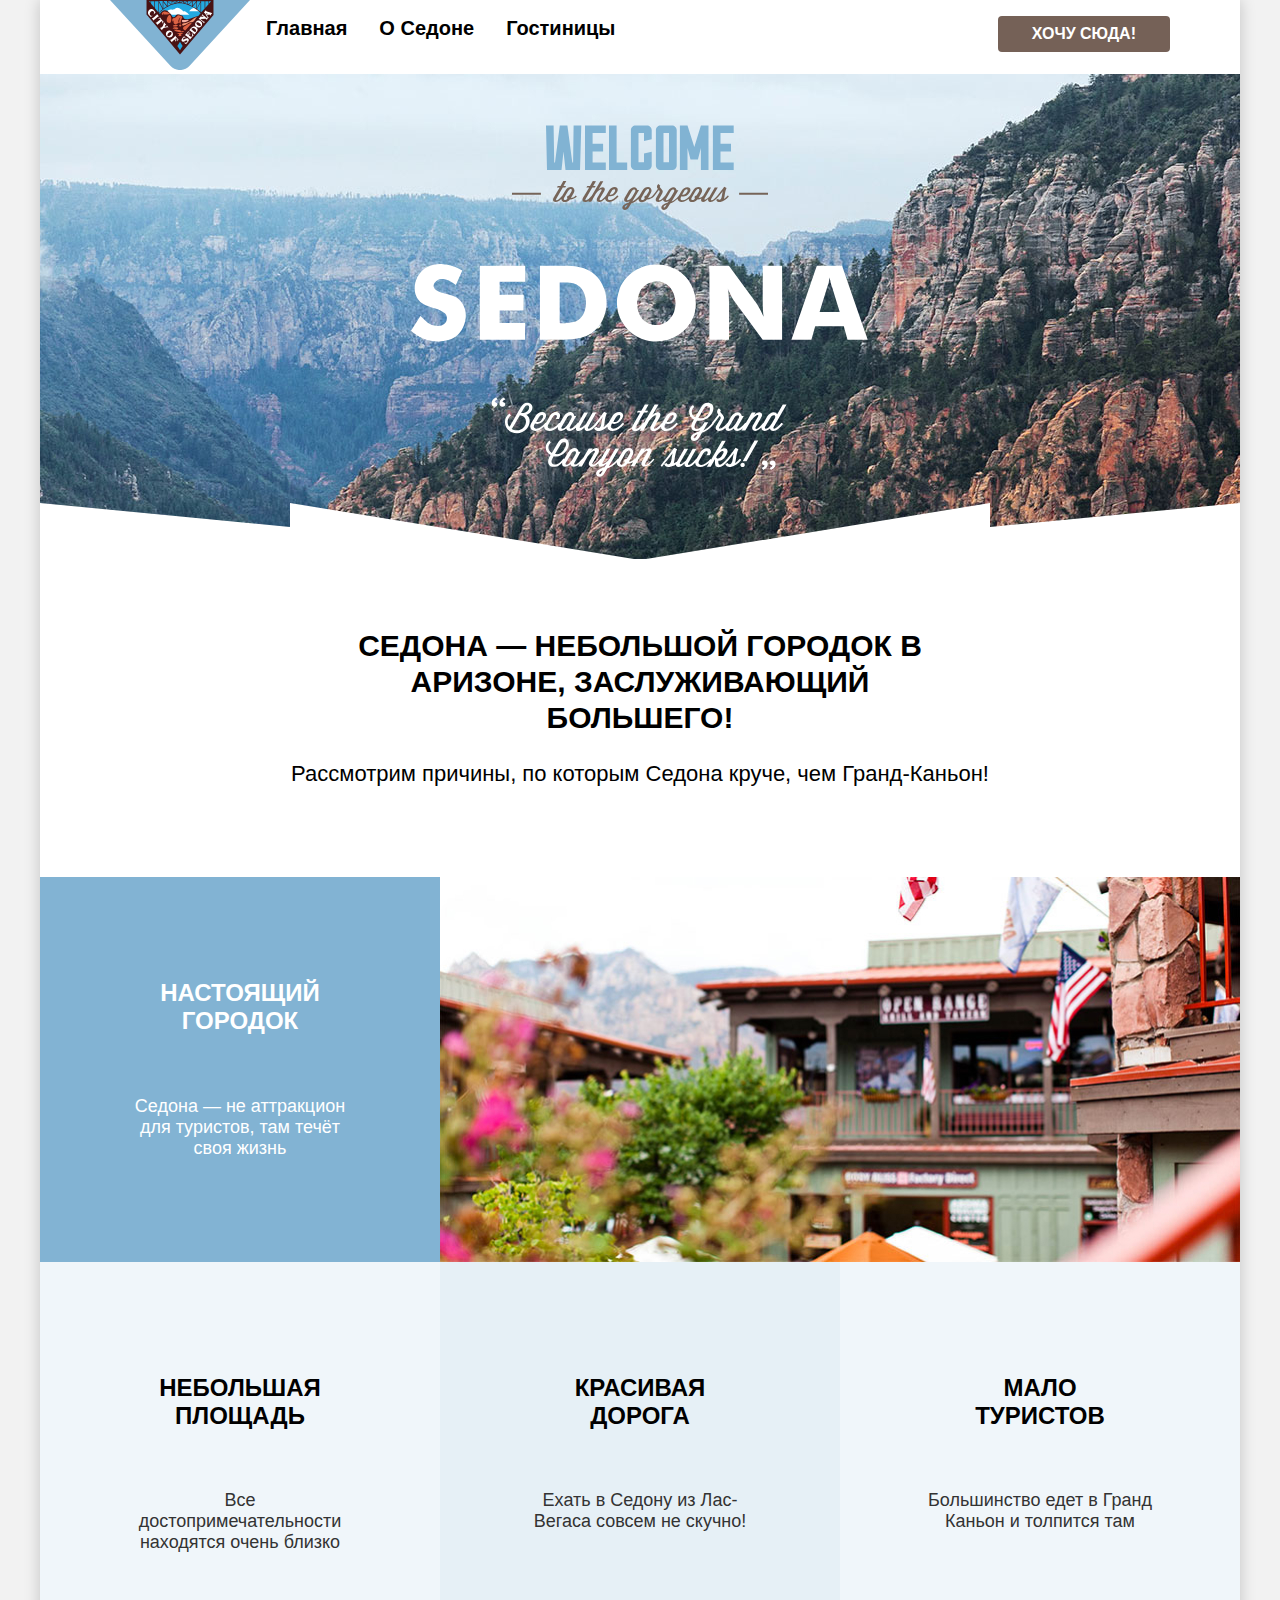
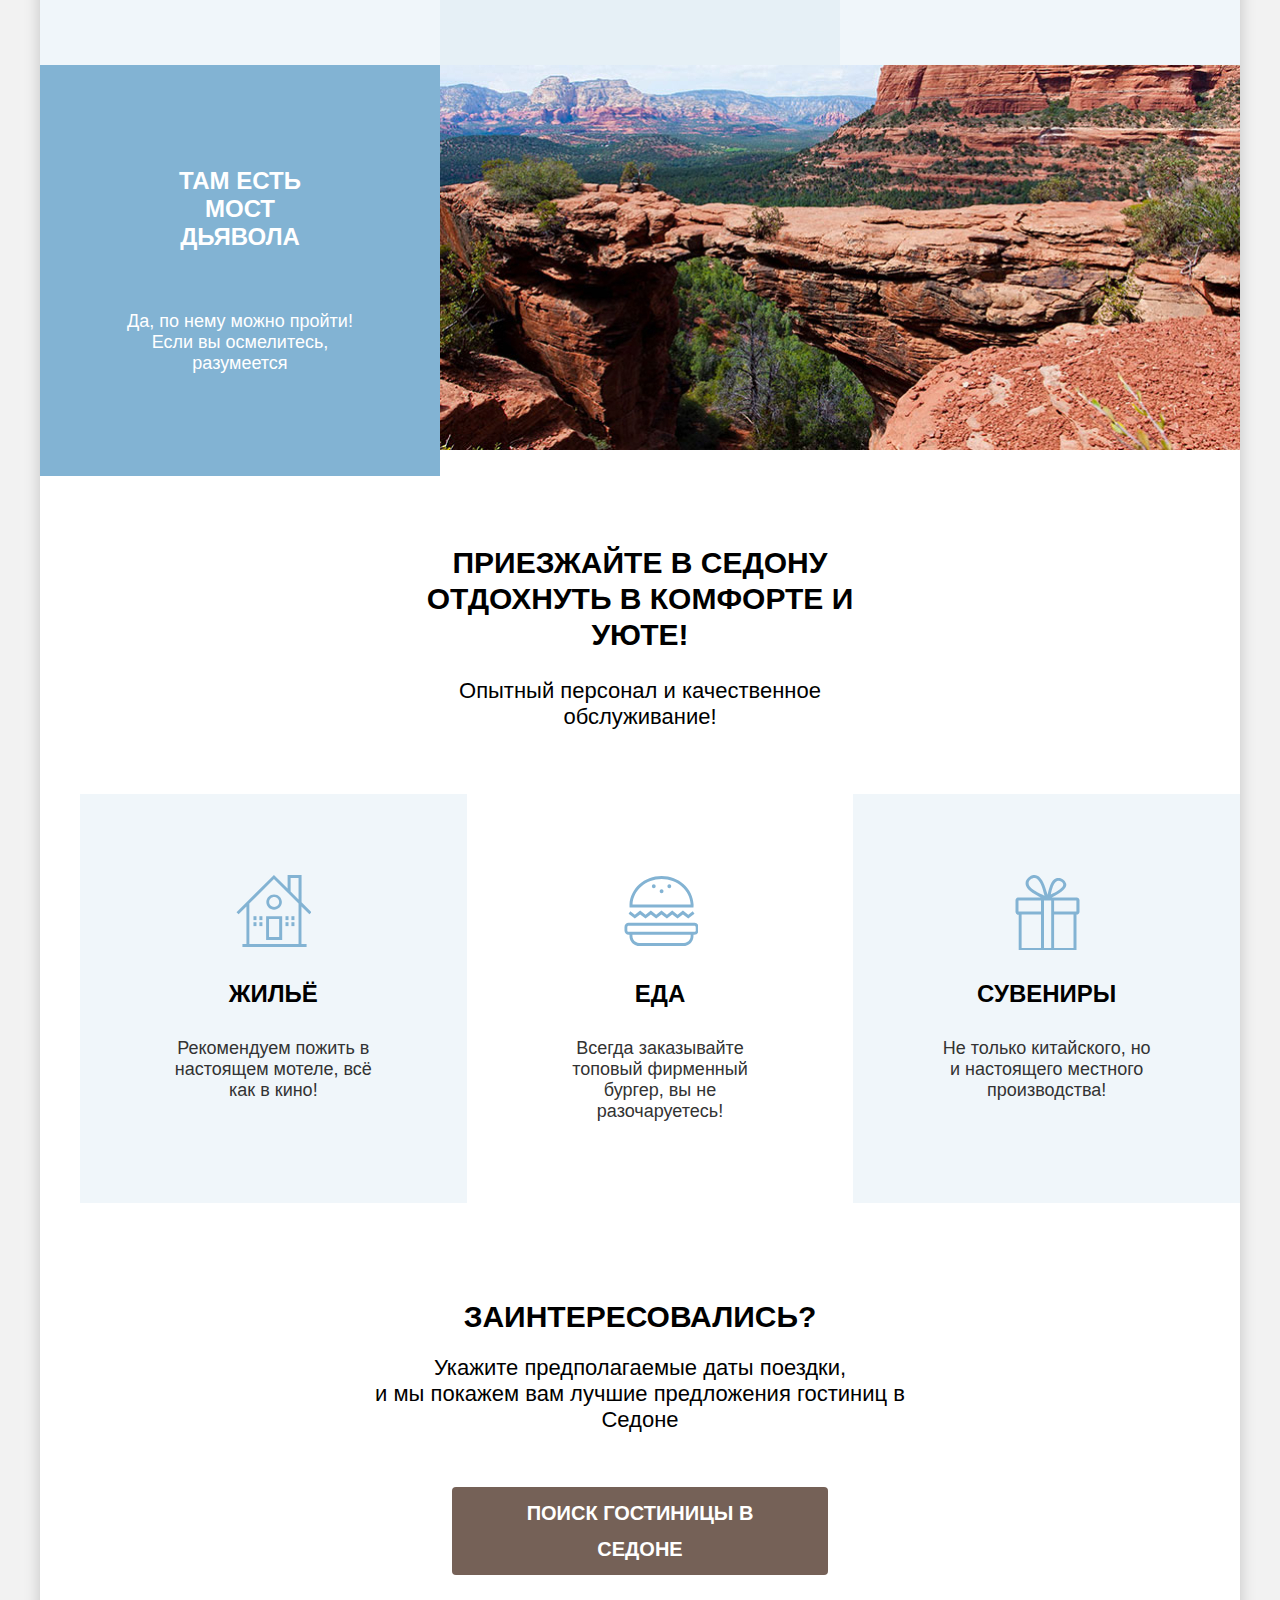
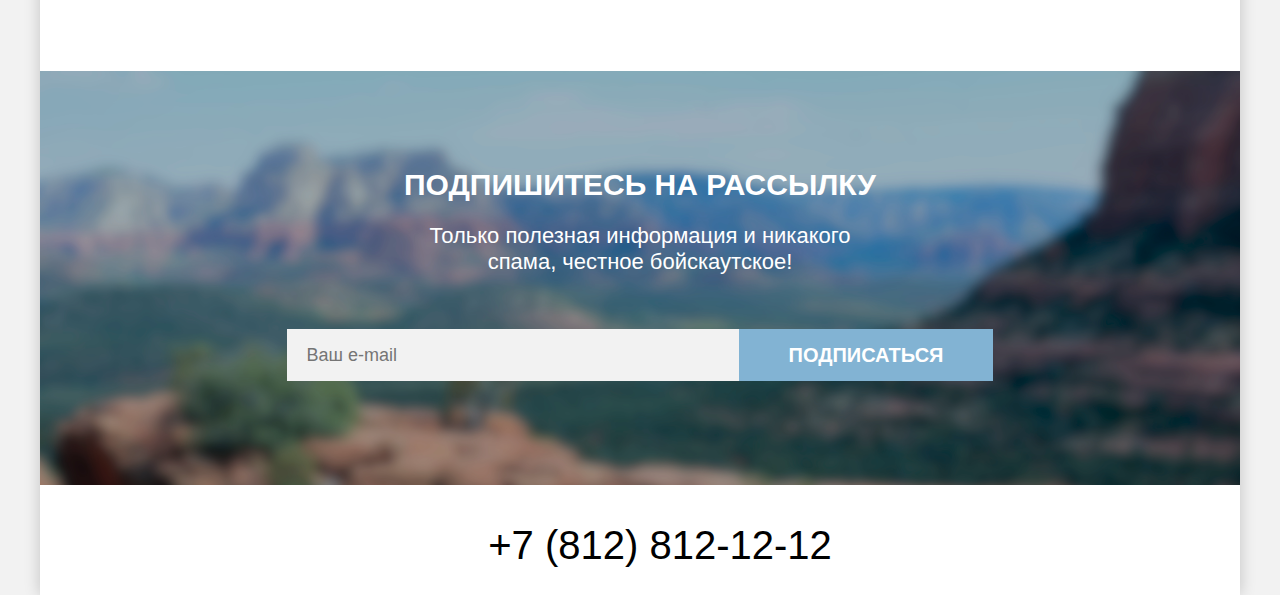
==== commit 8fa3c619: "fix: pagination" ====
--- a/index.html
+++ b/index.html
@@ -125,18 +125,18 @@
       <footer class="footer">
         <ul class="footer-social">
           <li class="footer-social-vk">
-            <a class="footer-social-link">ВКонтакте</a>
+            <a class="visually-hidden footer-social-link">ВКонтакте</a>
           </li>
           <li class="footer-social-tg">
-            <a class="footer-social-link">Телеграм</a>
+            <a class="visually-hidden footer-social-link">Телеграм</a>
           </li>
           <li class="footer-social-youtube">
-            <a class="footer-link footer-social-link">YouTube</a>
+            <a class="visually-hidden footer-link footer-social-link">YouTube</a>
           </li>
         </ul>
         <a class="footer-link footer-contact-phone" href="tel:+78128121212">+7 (812) 812-12-12</a>
         <div class="footer-copyright-logo">
-          <a class="footer-link footer-copyright-link" href="https://htmlacademy.ru/study">Логотип htmlacademy</a>
+          <a class="visually-hidden footer-link footer-copyright-link" href="https://htmlacademy.ru/study">Логотип htmlacademy</a>
         </div>
       </footer>
     </div>
--- a/styles/styles.css
+++ b/styles/styles.css
@@ -214,6 +214,7 @@
 
 .reasons-item:nth-child(4n+1) .reasons-item-title {
   color: #ffffff;
+  margin: 102px 112px 30px;
 }
 
 /* .reasons-item-title {
@@ -226,11 +227,13 @@
   color: #333333;
   text-align: center;
   max-width: 230px;
-  margin: 30зч 85px 112px;
+  margin: 30px 85px 112px;
 }
 
 .reasons-item:nth-child(4n+1) .reasons-item-description {
   color: #ffffff;
+  margin: 30px 85px 102px;
+
 }
 
 .advices-content-title {
@@ -248,6 +251,7 @@
 }
 
 .advices-item {
+  padding: 81px 85px;
   background-color: #83b3d31f;
 }
 
@@ -258,7 +262,7 @@
 .advices-logo {
   width: 75px;
   height: 75px;
-  margin: 81px auto 0;
+  margin: 0 auto;
 }
 
 .advices-logo-housing {
@@ -274,10 +278,12 @@
 }
 
 .advices-item-title {
+  margin: 30px auto;
   color: #000000;
 }
 
 .advices-item-description {
+  margin: 0 auto;
   color: #333333;
 }
 
@@ -515,16 +521,25 @@
   line-height: 20px;
 }
 
+.pagination {
+  padding: 40px 70px 60px;
+}
+
 .pagination-list {
+  padding: 0;
+  margin: 0;
   list-style: none;
   display: flex;
+  flex-wrap: wrap;
+  gap: 8px;
 }
 
 .pagination-item {
   text-align: center;
-  width: 60px;
-  height: 60px;
+  min-width: 60px;
+  max-height: 60px;
   background-color: #82b3d3;
+  border-radius: 4px;
 }
 
 .pagination-item-current {
@@ -541,6 +556,9 @@
 }
 
 .pagination-link {
+  box-sizing: border-box;
+  display: block;
+  padding: 12px 0;
   color: #ffffff;
   font-size: 20px;
   line-height: 36px;
@@ -553,6 +571,7 @@
 }
 
 .subscribe {
+  padding: 96px 0 104px;
   background-color: #787276;
   background-image: url(../images/subscribe-background.png);
   color: #ffffff;
@@ -560,7 +579,7 @@
 }
 
 .subscribe-content-title {
-  padding: 69px 0 20px;
+  padding: 0 0 20px;
   margin: 0 auto;
 }
 
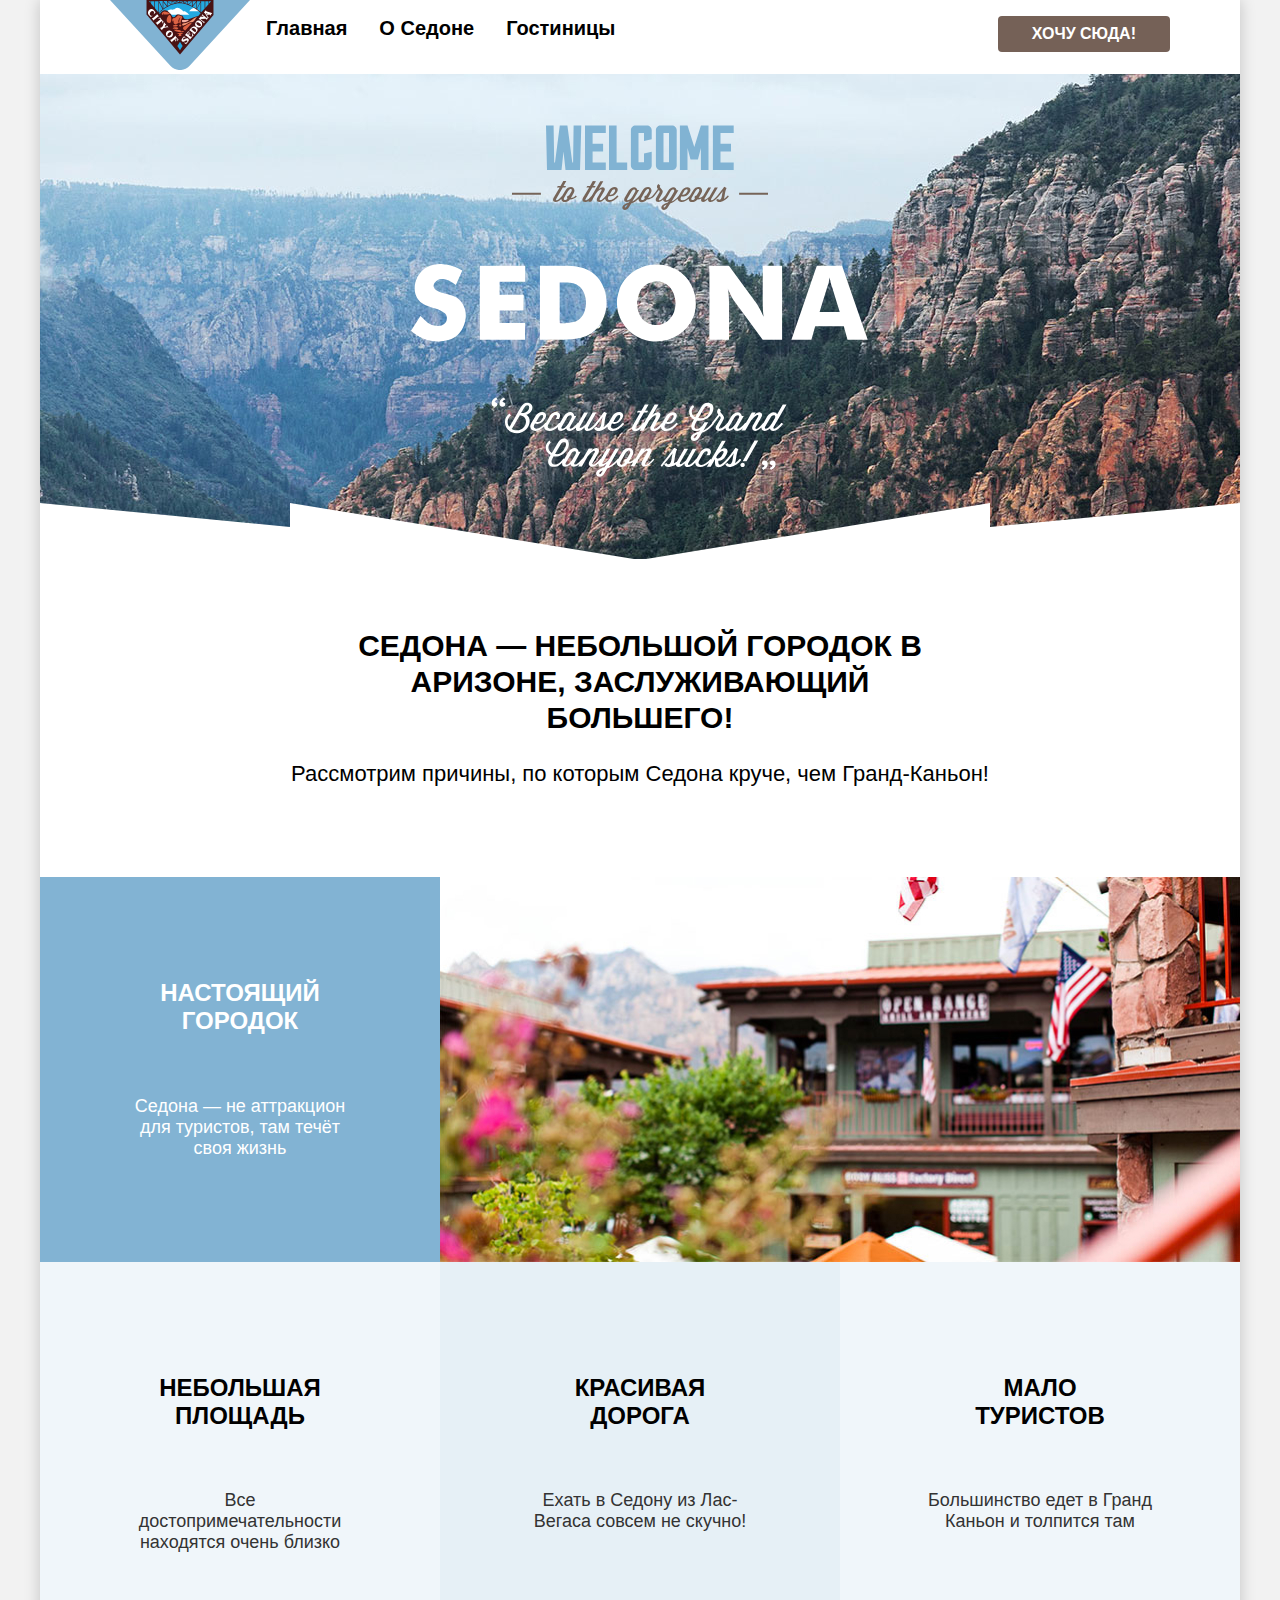
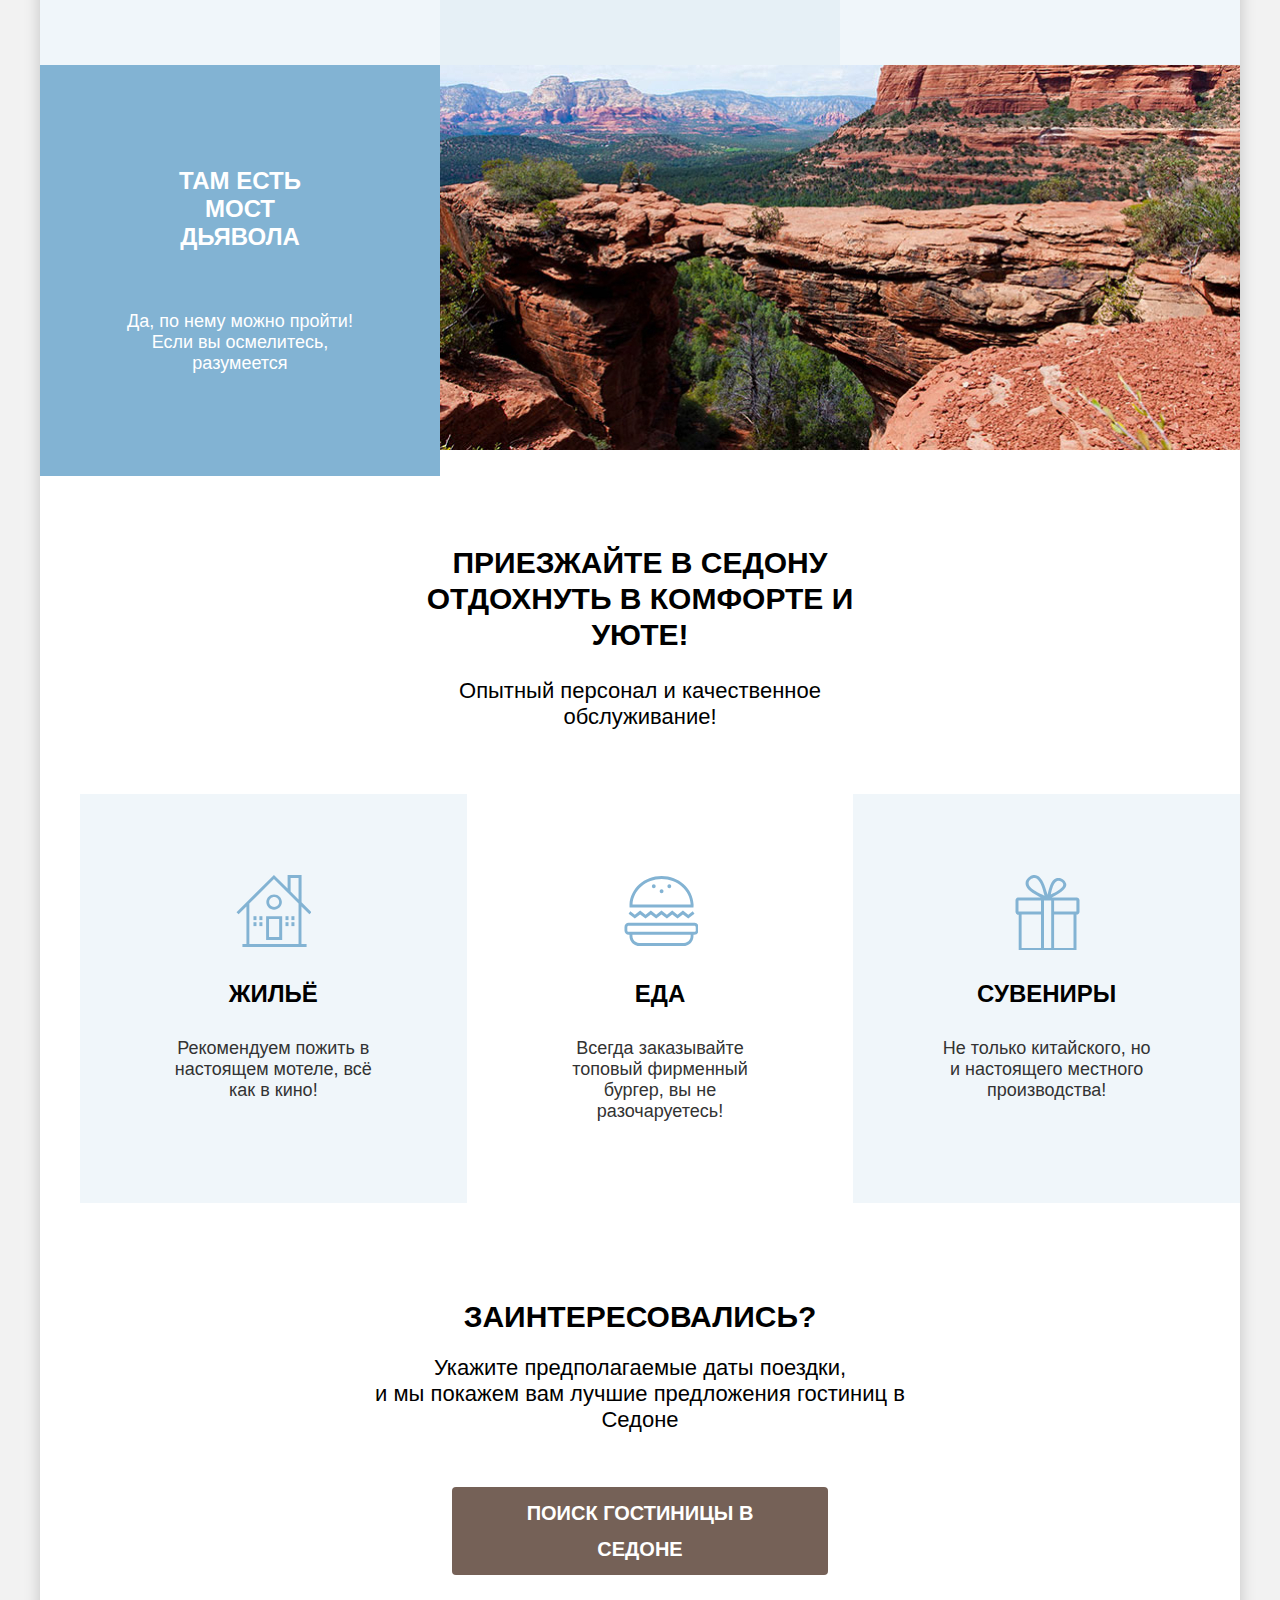
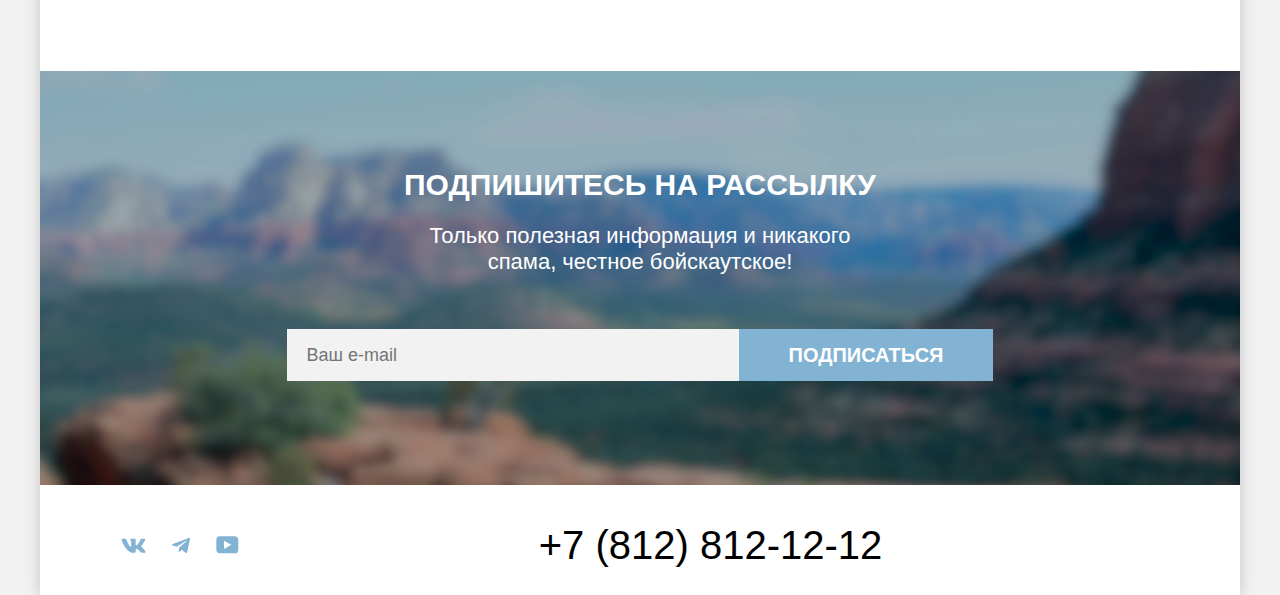
==== commit b39e4646: "feat: social icons" ====
--- a/index.html
+++ b/index.html
@@ -124,13 +124,13 @@
       </main>
       <footer class="footer">
         <ul class="footer-social">
-          <li class="footer-social-vk">
-            <a class="visually-hidden footer-social-link">ВКонтакте</a>
+          <li class="footer-social-link footer-social-vk">
+            <a class="visually-hidden">ВКонтакте</a>
           </li>
-          <li class="footer-social-tg">
+          <li class="footer-social-link footer-social-tg">
             <a class="visually-hidden footer-social-link">Телеграм</a>
           </li>
-          <li class="footer-social-youtube">
+          <li class="footer-social-link footer-social-youtube">
             <a class="visually-hidden footer-link footer-social-link">YouTube</a>
           </li>
         </ul>
--- a/styles/styles.css
+++ b/styles/styles.css
@@ -16,6 +16,10 @@
 
 html {
   height: 100%;
+}
+
+option {
+  background-color: #e5e5e5;
 }
 
 .page {
@@ -355,6 +359,8 @@
 
 .hotels-form {
   display: flex;
+  flex-wrap: wrap;
+  gap: 70px;
 }
 
 .hotels-form-set {
@@ -363,19 +369,29 @@
   padding: 0;
 }
 
+.hotels-input {
+  margin: 0 0 8px;
+}
+
 .hotels-input-set {
   display: flex;
+  margin: 0;
 }
 
 .hotels-form-housing {
-  display: flex;
-  flex-direction: column;
+  /* display: flex;
+  flex-direction: column; */
 }
 
 .hotels-form-caption {
   font-size: 20px;
   line-height: 24px;
   font-weight: 700;
+  margin: 0 0 32px;
+}
+
+.hotels-form-cost {
+  padding: 0 0 0 70px;
 }
 
 .hotels-form-input {
@@ -388,6 +404,9 @@
   line-height: 24px;
   font-weight: 700;
   width: 143px;
+  padding: 12px 20px;
+  box-sizing: border-box;
+  border: none;
 }
 
 .hotels-form-input::placeholder {
@@ -403,10 +422,17 @@
 .hotels-button-set{
   display: flex;
   flex-direction: column;
+  gap: 32px;
+  padding: 56px 0 0;
+}
+
+.hotels-form-button {
+  padding: 8px 50px;
 }
 
 .hotels-form-reset-button {
   background-color: transparent;
+  padding: 8px 50px;
 }
 
 .catalog {
@@ -444,6 +470,8 @@
   font-size: 18px;
   line-height: 21px;
   margin: 0 40px 0 0;
+  border: solid 2px #e5e5e5;
+  padding: 14px 131px 14px 20px;
 }
 
 .catalog-view-button:last-child {
@@ -486,7 +514,7 @@
 .catalog-card-grid {
   display: grid;
   grid-template-columns: repeat(2, 140px);
-  gap: 20px 16px;
+  gap: 16px 20px;
 }
 
 .catalog-card-title {
@@ -506,6 +534,8 @@
 }
 
 .catalog-card-more-button {
+  display: block;
+  padding: 8px 26px;
   background-color: #756157;
 }
 
@@ -519,6 +549,8 @@
   background-color: #f2f2f2;
   font-size: 16px;
   line-height: 20px;
+  padding: 9px 22px;
+  margin: 0;
 }
 
 .pagination {
@@ -636,6 +668,25 @@
   list-style: none;
   font-weight: 700;
   display: flex;
+  padding: 0;
+  margin: 0;
+}
+
+.footer-social-link {
+  width: 47px;
+  height: 40px;
+}
+
+.footer-social-vk {
+  background: url(../images/footer-social-vk.svg) no-repeat center center;
+}
+
+.footer-social-tg {
+  background: url(../images/footer-social-tg.svg) no-repeat center center;
+}
+
+.footer-social-youtube {
+  background: url(../images/footer-social-youtube.svg) no-repeat center center;
 }
 
 .footer-link {
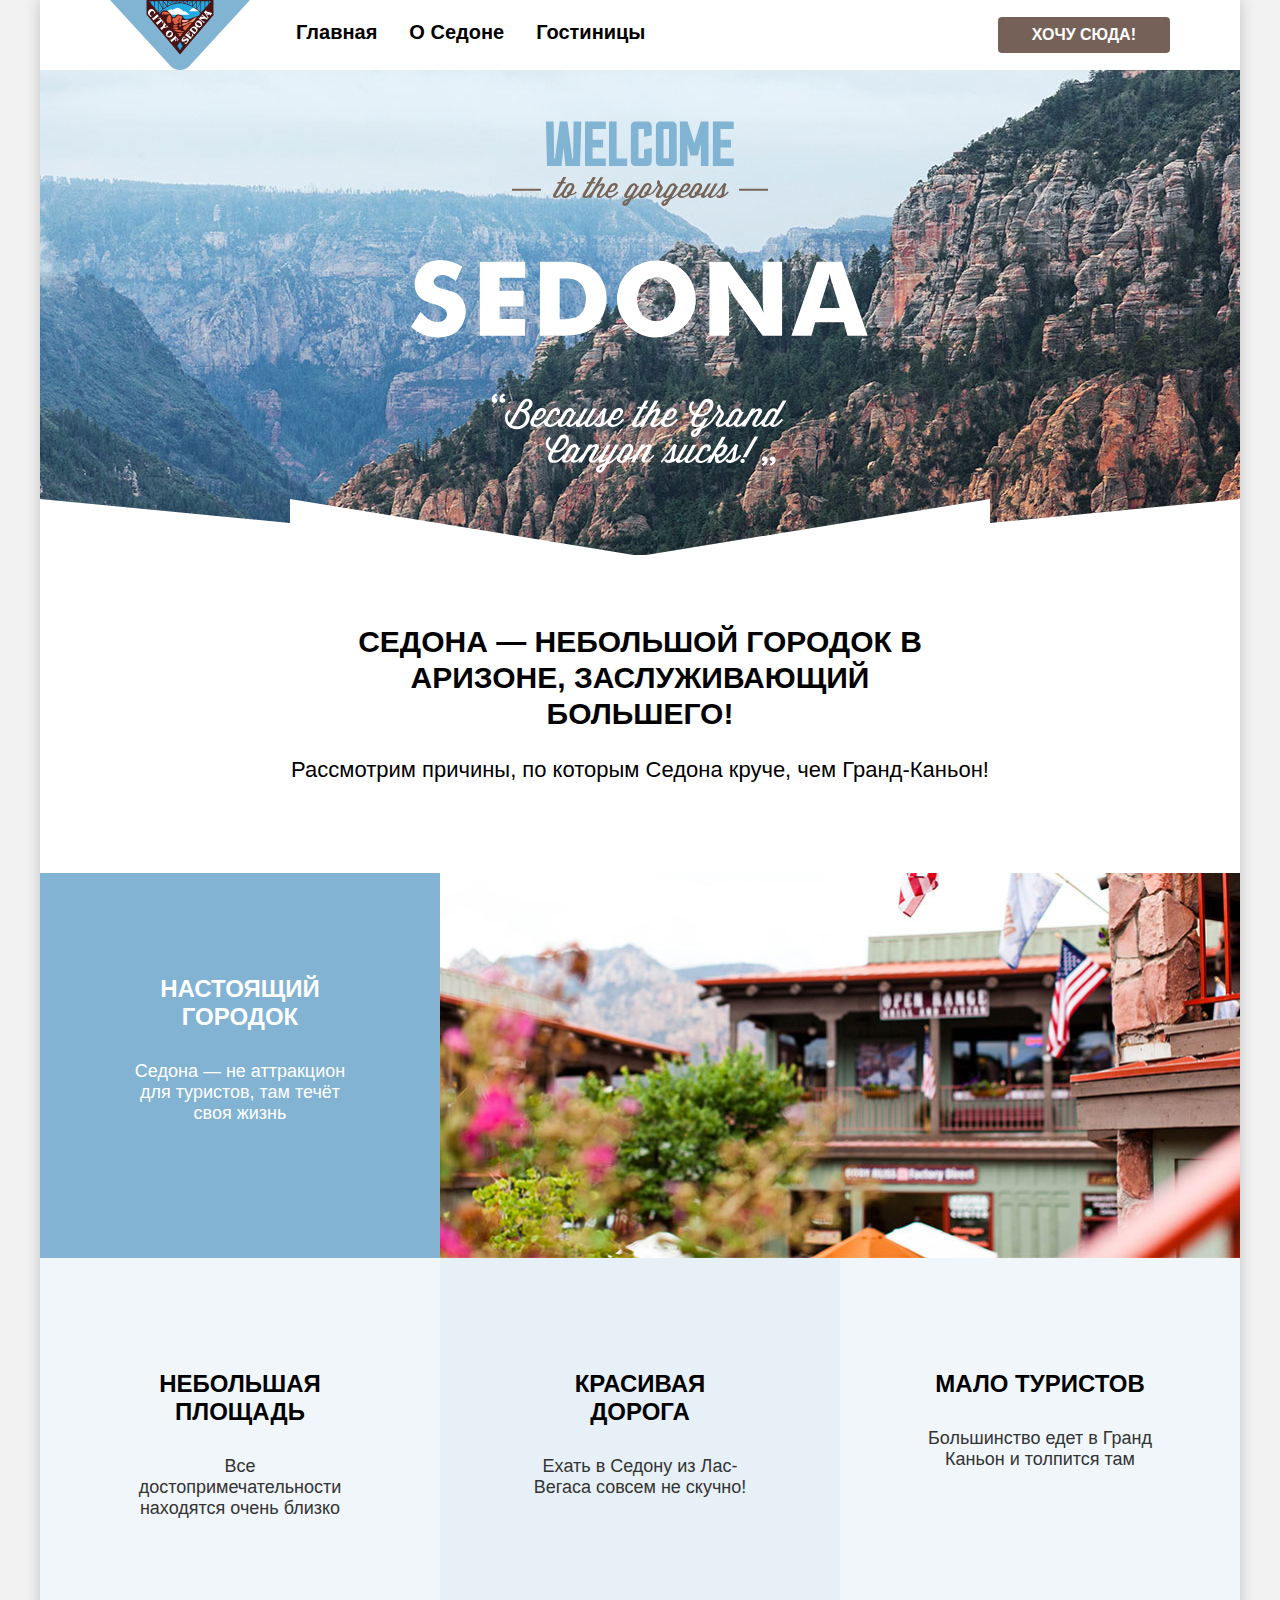
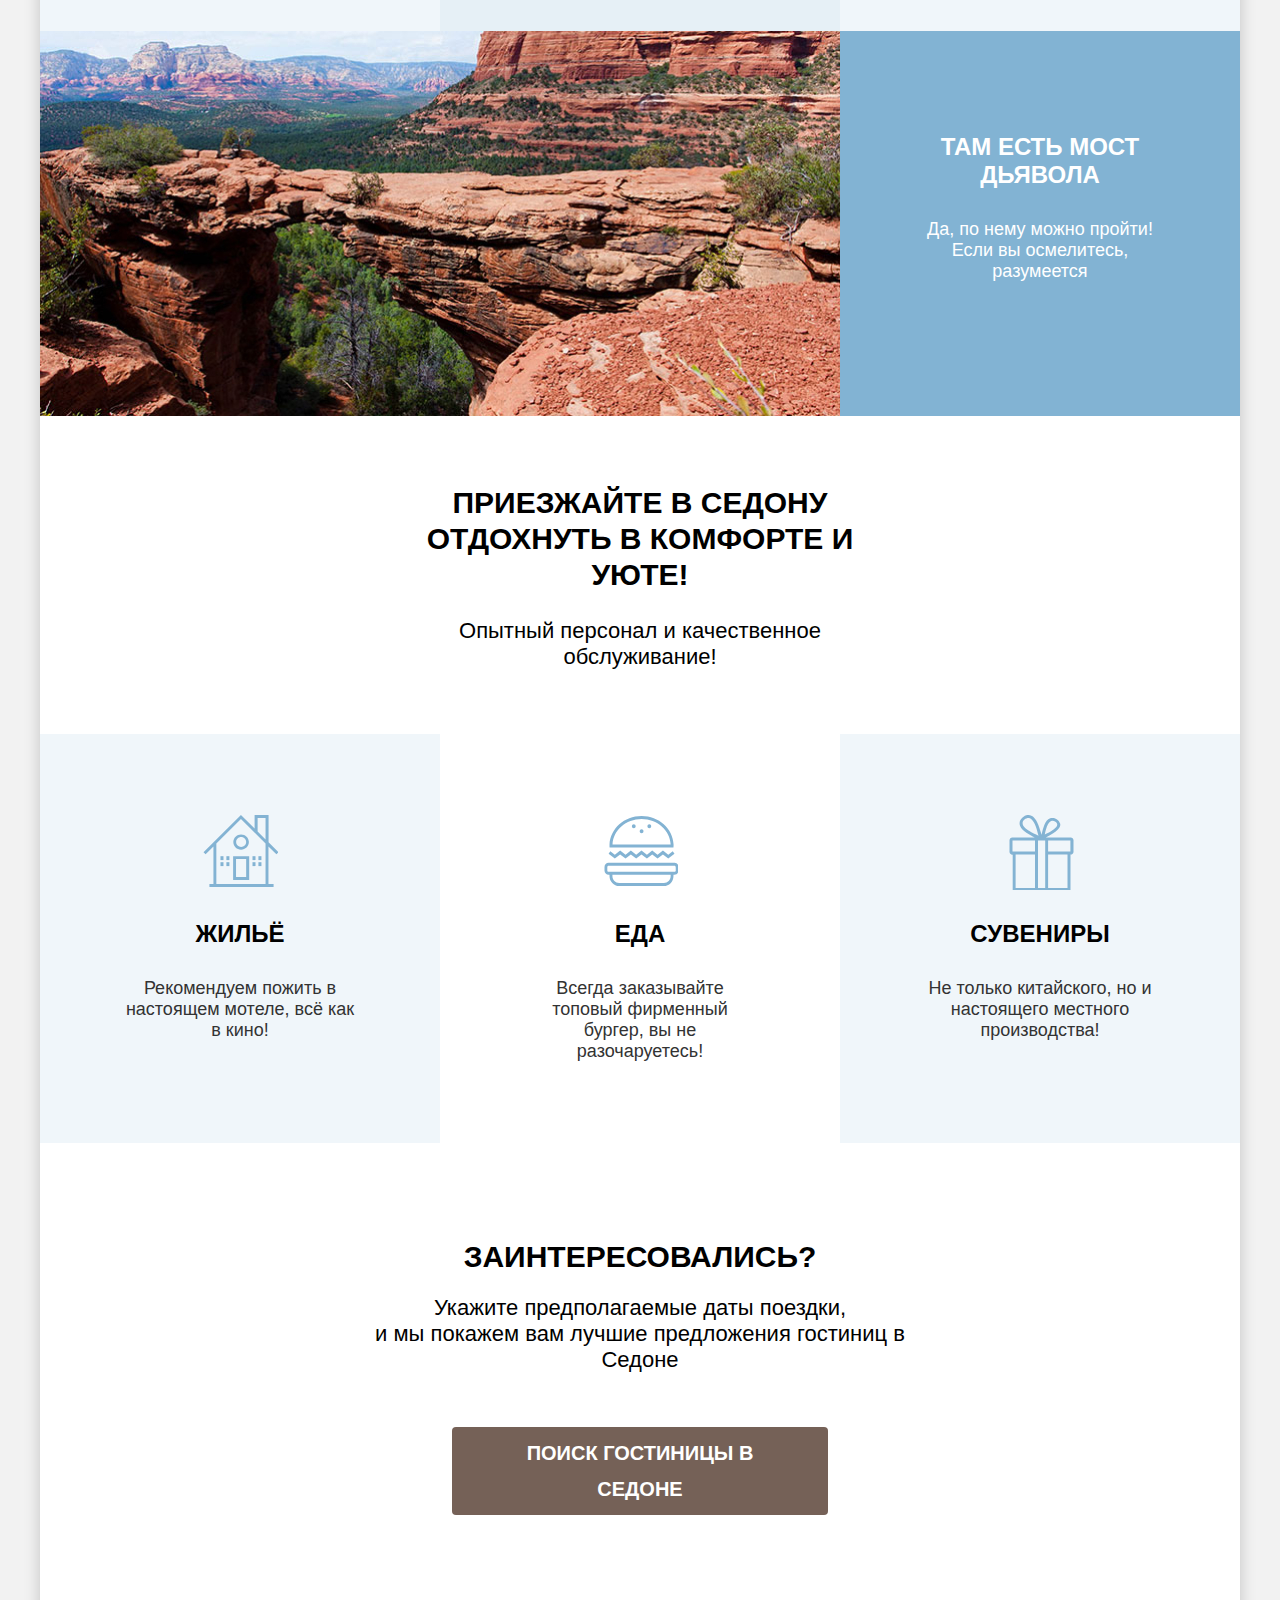
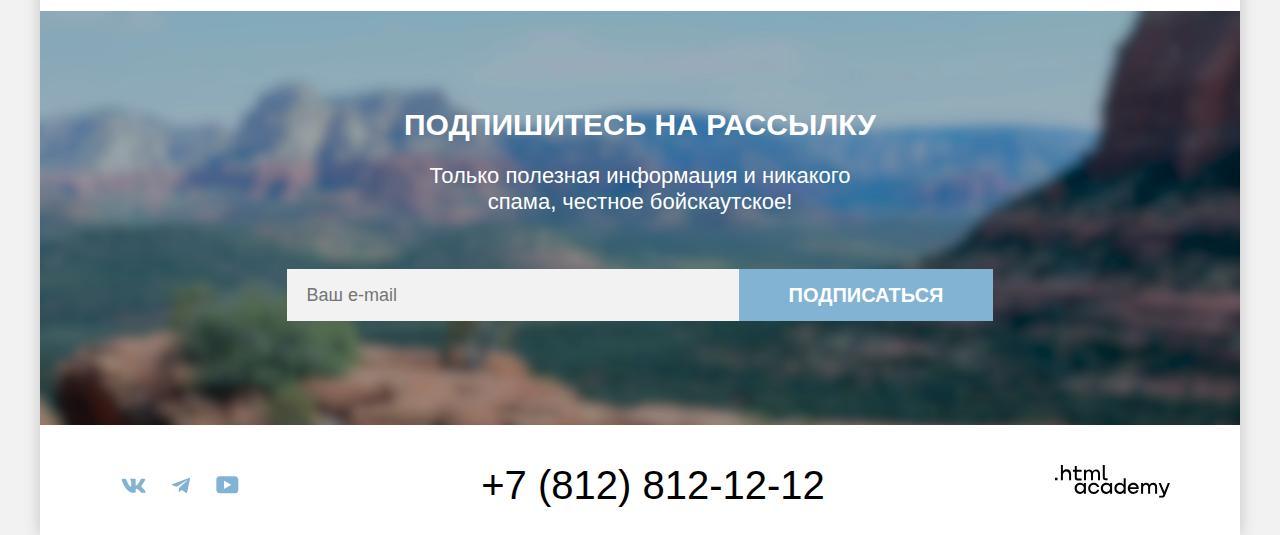
==== commit 8112b41d: "feat: add rating icons" ====
--- a/index.html
+++ b/index.html
@@ -47,14 +47,16 @@
           <img class="welcome-banner" src="images/welcome-banner.svg" width="458" height="352"
             alt="Welcome to the gorgeos Sedona! Because the Grand Canyon suks!">
         </section>
-        <p class="welcome-content-title">Седона — небольшой городок в Аризоне, заслуживающий большего!</p>
-        <p class="welcome-content-description">Рассмотрим причины, по которым Седона круче, чем Гранд-Каньон!</p>
         <section class="reasons">
+          <p class="welcome-content-title">Седона — небольшой городок в Аризоне, заслуживающий большего!</p>
+          <p class="welcome-content-description">Рассмотрим причины, по которым Седона круче, чем Гранд-Каньон!</p>
           <h2 class="visually-hidden">Причины посетить город Седона</h2>
           <ul class="reasons-list">
-            <li class="reasons-item reasons-item-image">
-              <h3 class="reasons-item-title">Настоящий городок</h3>
-              <p class="reasons-item-description">Седона — не аттракцион для туристов, там течёт своя жизнь</p>
+            <li class="reasons-item-image">
+              <div class="reasons-item">
+                <h3 class="reasons-item-title">Настоящий городок</h3>
+                <p class="reasons-item-description">Седона — не аттракцион для туристов, там течёт своя жизнь</p>
+              </div>
               <img class="reasons-image" src="images/reasons-image-flags.jpg" width="800" height="385"
                 alt="Вид на здания города Седона с флагами">
             </li>
@@ -70,11 +72,13 @@
               <h3 class="reasons-item-title">Мало туристов</h3>
               <p class="reasons-item-description">Большинство едет в Гранд Каньон и толпится там</p>
             </li>
-            <li class="reasons-item reasons-item-image">
+            <li class="reasons-item-image">
               <img class="reasons-image" src="images/reasons-image-mountains.jpg" width="800" height="385"
                 alt="Вид на Мост дьявола">
-              <h3 class="reasons-item-title">Там есть мост Дьявола</h3>
-              <p class="reasons-item-description">Да, по нему можно пройти! Если вы осмелитесь, разумеется</p>
+              <div class="reasons-item">
+                <h3 class="reasons-item-title">Там есть мост Дьявола</h3>
+                <p class="reasons-item-description">Да, по нему можно пройти! Если вы осмелитесь, разумеется</p>
+              </div>
             </li>
           </ul>
         </section>
@@ -106,7 +110,8 @@
         </section>
         <section class="search">
           <h2 class="welcome-content-title search-content-title">Заинтересовались?</h2>
-          <p class="welcome-content-description search-content-description">Укажите предполагаемые даты поездки,<br/> и мы
+          <p class="welcome-content-description search-content-description">Укажите предполагаемые даты поездки,<br /> и
+            мы
             покажем вам лучшие предложения гостиниц в Седоне</p>
           <a class="button header-link search-link" href="#">Поиск гостиницы в Седоне</a>
         </section>
@@ -136,7 +141,8 @@
         </ul>
         <a class="footer-link footer-contact-phone" href="tel:+78128121212">+7 (812) 812-12-12</a>
         <div class="footer-copyright-logo">
-          <a class="visually-hidden footer-link footer-copyright-link" href="https://htmlacademy.ru/study">Логотип htmlacademy</a>
+          <a class="visually-hidden footer-link footer-copyright-link" href="https://htmlacademy.ru/study">Логотип
+            htmlacademy</a>
         </div>
       </footer>
     </div>
--- a/styles/styles.css
+++ b/styles/styles.css
@@ -33,6 +33,18 @@
   color: #000000;
 }
 
+.page-wrap {
+  display: flex;
+  flex-direction: column;
+  min-height: 100%;
+  flex-grow: 1;
+  width: 1200px;
+  background-color: #ffffff;
+  margin: 0 auto;
+  box-shadow: 0 0 15px 0 rgba(0, 0, 0, 0.2);
+  ;
+}
+
 .main {
   flex-grow: 1;
 }
@@ -49,20 +61,10 @@
   border-radius: 4px;
 }
 
-.page-wrap {
-  display: flex;
-  flex-direction: column;
-  min-height: 100%;
-  flex-grow: 1;
-  max-width: 1200px;
-  background-color: #ffffff;
-  margin: 0 auto;
-  box-shadow: 0 0 15px 0 #00000033;
-}
-
 .header {
   padding: 0 70px;
   display: flex;
+  gap: 30px;
 }
 
 .navigation {
@@ -73,7 +75,9 @@
   list-style: none;
   display: flex;
   flex-wrap: wrap;
-  padding: 0;
+  align-items: center;
+  padding: 0;
+  margin: 0;
 }
 
 .navigation-link {
@@ -83,20 +87,30 @@
   color: inherit;
   font-weight: 700;
   padding: 20px 16px;
+  display: block;
 }
 
 .header-logo-link {
-  padding: 0;
+  display: block;
+}
+
+.header-logo {
+  width: 140px;
+  height: 70px;
+  display: block;
 }
 
 .header-list {
   list-style: none;
   display: flex;
   flex-wrap: wrap;
-  padding: 0;
+  align-items: center;
+  padding: 0;
+  margin: 0;
 }
 
 .header-link {
+  display: block;
   text-decoration: none;
   color: inherit;
   font-size: 20px;
@@ -157,30 +171,30 @@
 .reasons-list {
   list-style: none;
   padding: 0;
+  margin: 0;
   display: grid;
+  grid-template-columns: repeat(3, 400px);
 }
 
 
 .reasons-item {
+  box-sizing: border-box;
+  padding: 112px 85px;
   max-width: 400px;
-  display: flex;
-  flex-direction: column;
-  /* grid-template-columns: repeat(3, 400px); */
-
 }
 
 .reasons-item-image {
-  display: grid;
+  /* display: grid;
   grid-template-columns: 400px 800px;
   grid-auto-flow: column;
   grid-template-areas: "title image"
-                 "description image";
+                 "description image"; */
+                 display: flex;
   grid-column: span 3;
 }
 
 .reasons-item-description {
-  margin: 30px 85px 102px;
-  grid-area: description;
+  margin: 30px 0 0 0;
 }
 
 .reasons-image {
@@ -199,9 +213,8 @@
   text-transform: uppercase;
   color: #000000;
   text-align: center;
-  grid-area: title;
-  margin: 112px 112px 30px;
   max-width: 230px;
+  margin: 0 0 30px 0;
 }
 
 .reasons-item:nth-child(2n-1) {
@@ -212,13 +225,14 @@
   background-color: #83b3d31f;
 }
 
-.reasons-item:nth-child(4n+1) {
+.reasons-item-image .reasons-item {
+  padding: 102px 85px;
   background-color: #82b3d3;
 }
 
-.reasons-item:nth-child(4n+1) .reasons-item-title {
+.reasons-item-image .reasons-item .reasons-item-title {
   color: #ffffff;
-  margin: 102px 112px 30px;
+  margin: 0 0 30px;
 }
 
 /* .reasons-item-title {
@@ -231,13 +245,10 @@
   color: #333333;
   text-align: center;
   max-width: 230px;
-  margin: 30px 85px 112px;
-}
-
-.reasons-item:nth-child(4n+1) .reasons-item-description {
+}
+
+.reasons-item-image .reasons-item .reasons-item-description {
   color: #ffffff;
-  margin: 30px 85px 102px;
-
 }
 
 .advices-content-title {
@@ -252,6 +263,8 @@
 .advices-list {
   list-style: none;
   display: flex;
+  margin: 0;
+  padding: 0;
 }
 
 .advices-item {
@@ -515,6 +528,7 @@
   display: grid;
   grid-template-columns: repeat(2, 140px);
   gap: 16px 20px;
+  align-items: start;
 }
 
 .catalog-card-title {
@@ -539,7 +553,12 @@
   background-color: #756157;
 }
 
+.catalog-card-favorite-button {
+  padding: 8px 20px;
+}
+
 .catalog-card-favorite-button-selected {
+  padding: 8px 18px;
   background-color: #7db54f;
 }
 
@@ -553,6 +572,30 @@
   margin: 0;
 }
 
+.catalog-card-rating-icon {
+  height: 17px;
+  margin: 0;
+  padding: 10px 0;
+}
+
+.catalog-card-rating-icon-two-stars {
+  background-image: url("../images/catalog-card-rating-icon.svg"), url("../images/catalog-card-rating-icon.svg");
+  background-repeat: no-repeat;
+  background-position: 0 50%, 24px 50%;
+}
+
+.catalog-card-rating-icon-three-stars {
+  background-image: url("../images/catalog-card-rating-icon.svg"), url("../images/catalog-card-rating-icon.svg"), url("../images/catalog-card-rating-icon.svg");
+  background-repeat: no-repeat;
+  background-position: 0 50%, 24px 50%, 48px 50%;
+}
+
+.catalog-card-rating-icon-four-stars {
+  background-image: url("../images/catalog-card-rating-icon.svg"), url("../images/catalog-card-rating-icon.svg"), url("../images/catalog-card-rating-icon.svg"), url("../images/catalog-card-rating-icon.svg");
+  background-repeat: no-repeat;
+  background-position: 0 50%, 24px 50%, 48px 50%, 72px 50%;
+}
+
 .pagination {
   padding: 40px 70px 60px;
 }
@@ -704,9 +747,9 @@
 }
 
 .footer-copyright-logo {
-  /* background-image: url(../images/footer-copyright-logo.svg);
+  background: url(../images/footer-copyright-logo.svg) no-repeat center center;
   width: 115px;
-  height: 33px; */
+  height: 33px;
 }
 
 .visually-hidden {
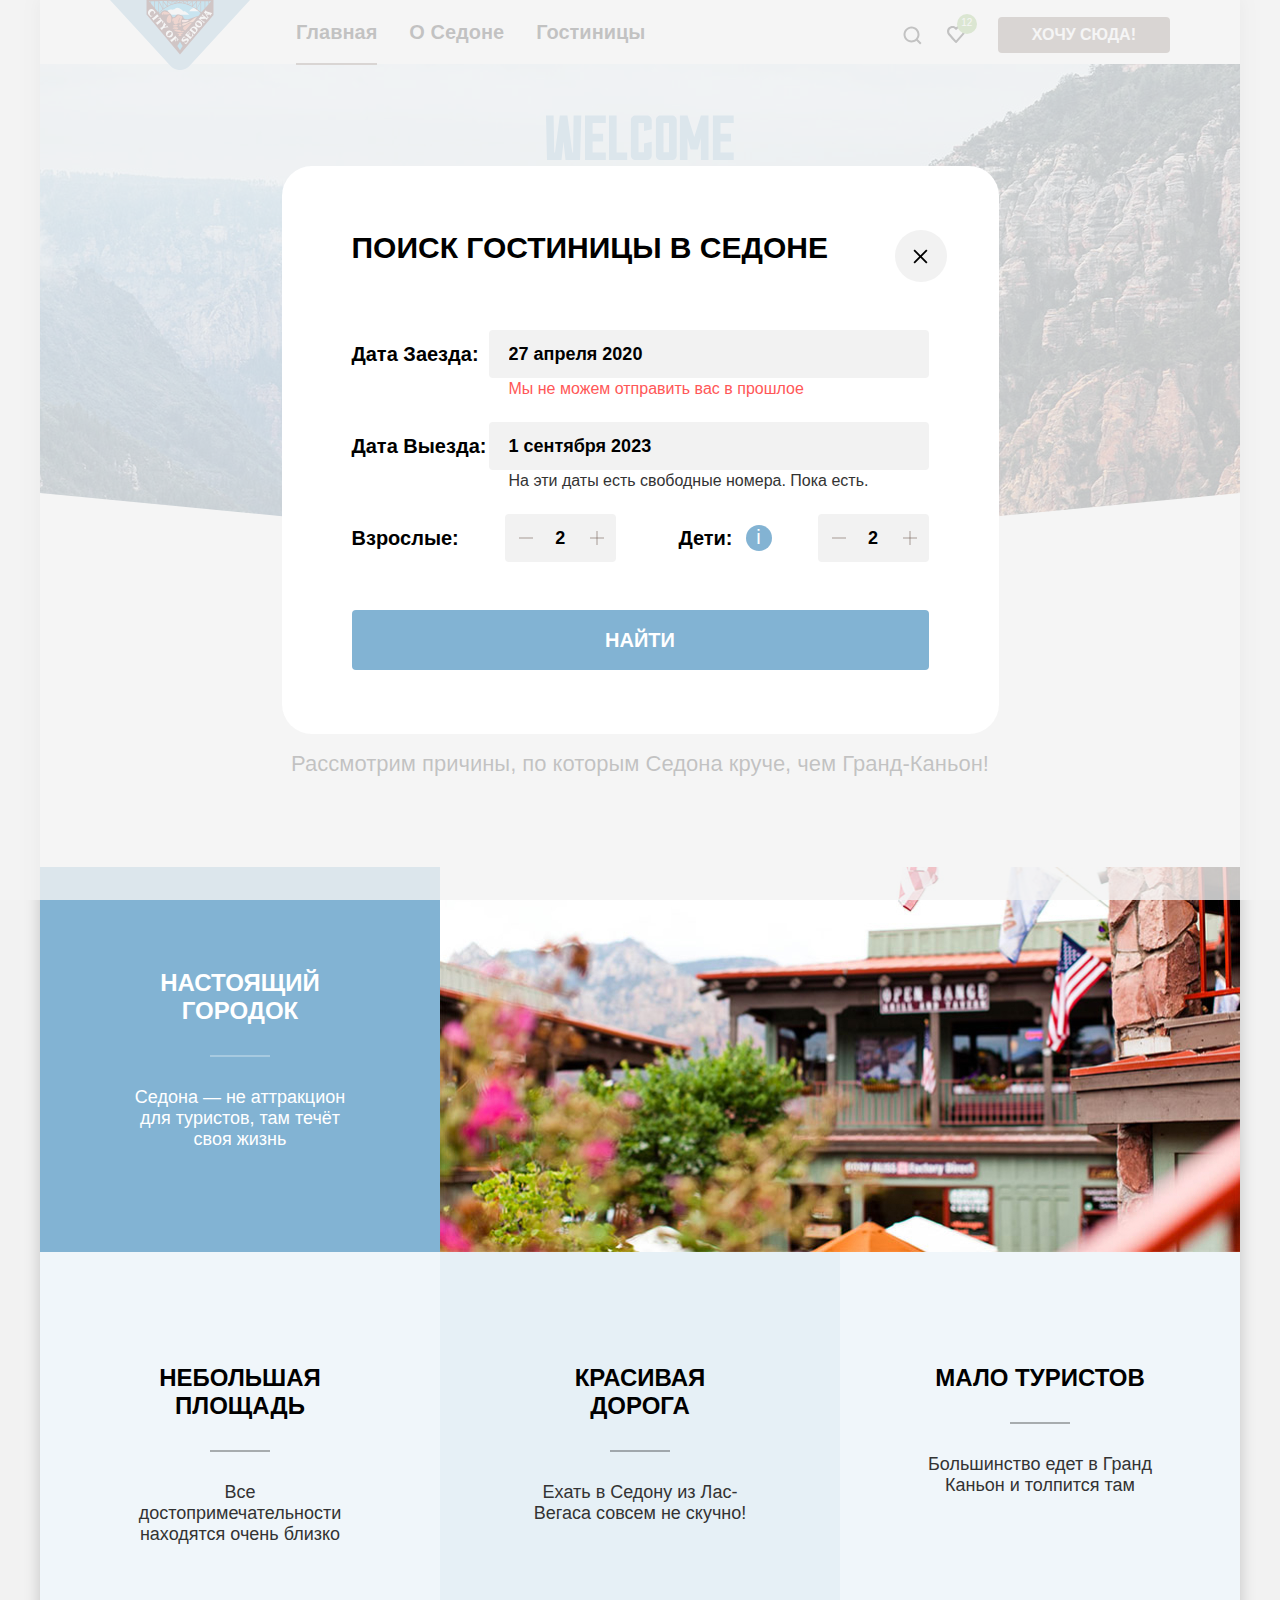
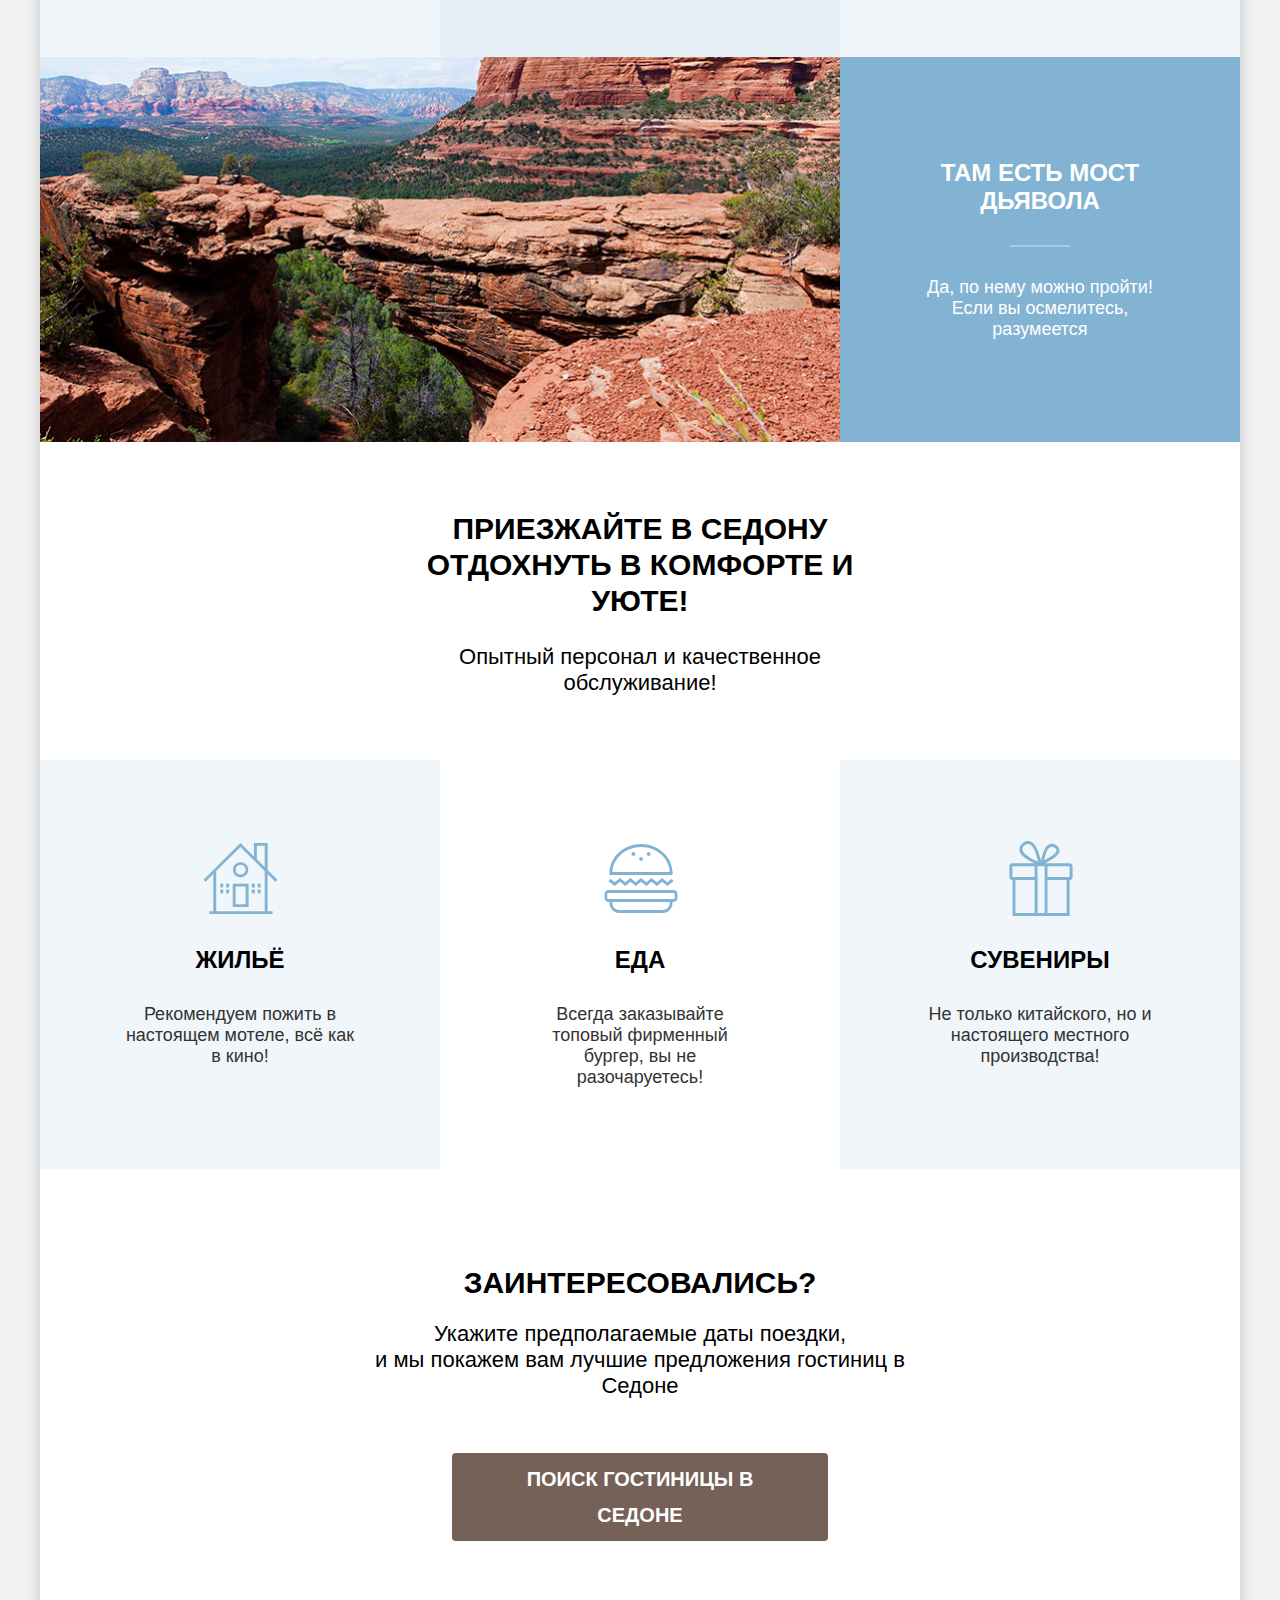
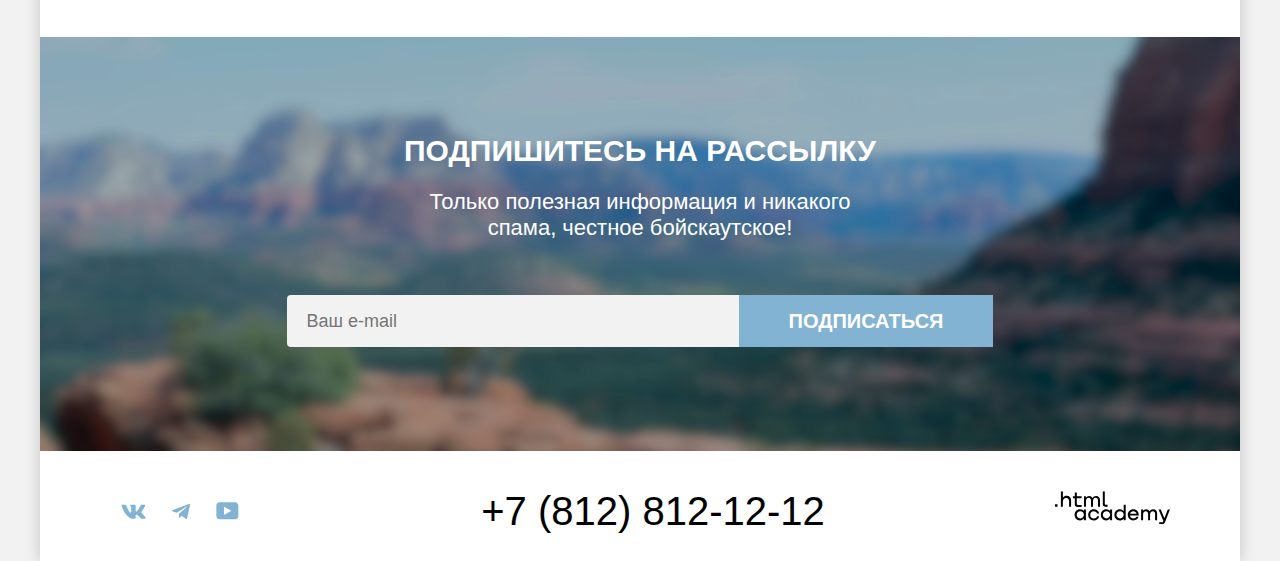
==== commit 73741ca1: "feat: add modal" ====
--- a/index.html
+++ b/index.html
@@ -27,14 +27,15 @@
         </nav>
         <ul class="header-list">
           <li class="header-search-icon">
-            <a class="header-link" href="#">
+            <a class="header-link header-search-link" href="#">
               <span class="visually-hidden">Поиск</span>
             </a>
           </li>
           <li class="header-favorite-icon">
-            <a class="header-link" href="#">
-              <span class="visually-hidden">Избранное 12</span>
-            </a>
+            <a class="header-link header-favorite-link" href="#">
+              <span class="visually-hidden">Избранное</span>
+            </a>
+            <span class="header-favorite-counter">12</span>
           </li>
           <li class="header-booking-button">
             <a class="button header-button" href="#">Хочу сюда!</a>
@@ -89,20 +90,17 @@
             обслуживание!</p>
           <ul class="advices-list">
             <li class="advices-item">
-              <div class="advices-logo advices-logo-housing"></div>
-              <h3 class="advices-item-title reasons-item-title">Жильё</h3>
+              <h3 class="advices-item-title reasons-item-title advices-item-title-housing">Жильё</h3>
               <p class="advices-item-description reasons-item-description">Рекомендуем пожить в настоящем мотеле, всё
                 как в кино!</p>
             </li>
             <li class="advices-item">
-              <div class="advices-logo advices-logo-meal"></div>
-              <h3 class="advices-item-title reasons-item-title">Еда</h3>
+              <h3 class="advices-item-title reasons-item-title advices-item-title-meal">Еда</h3>
               <p class="advices-item-description reasons-item-description">Всегда заказывайте топовый фирменный бургер,
                 вы не разочаруетесь!</p>
             </li>
             <li class="advices-item">
-              <div class="advices-logo advices-logo-souvenirs"></div>
-              <h3 class="advices-item-title reasons-item-title">Сувениры</h3>
+              <h3 class="advices-item-title reasons-item-title advices-item-title-souvenirs">Сувениры</h3>
               <p class="advices-item-description reasons-item-description">Не только китайского, но и настоящего
                 местного производства!</p>
             </li>
@@ -128,23 +126,78 @@
         </section>
       </main>
       <footer class="footer">
-        <ul class="footer-social">
-          <li class="footer-social-link footer-social-vk">
-            <a class="visually-hidden">ВКонтакте</a>
-          </li>
-          <li class="footer-social-link footer-social-tg">
-            <a class="visually-hidden footer-social-link">Телеграм</a>
-          </li>
-          <li class="footer-social-link footer-social-youtube">
-            <a class="visually-hidden footer-link footer-social-link">YouTube</a>
+        <ul class="footer-social-list">
+          <li class="footer-social-item">
+            <a class="footer-social-link footer-social-vk">
+              <span class="visually-hidden">ВКонтакте</span></a>
+          </li>
+          <li class="footer-social-item">
+            <a class="footer-social-link footer-social-tg">
+              <span class="visually-hidden">Телеграм</span>
+            </a>
+          </li>
+          <li class="footer-social-item">
+            <a class="footer-social-link footer-social-youtube">
+              <span class="visually-hidden">YouTube</span>
+            </a>
           </li>
         </ul>
         <a class="footer-link footer-contact-phone" href="tel:+78128121212">+7 (812) 812-12-12</a>
-        <div class="footer-copyright-logo">
-          <a class="visually-hidden footer-link footer-copyright-link" href="https://htmlacademy.ru/study">Логотип
-            htmlacademy</a>
+        <a class="footer-link footer-copyright-link" href="https://htmlacademy.ru/study">
+          <span class="visually-hidden">Логотип
+            htmlacademy</span></a>
+      </footer>
+    </div>
+    <div class="modal-container modal-container-close">
+      <div class="modal">
+        <button class="modal-close-button">
+          <span class="visually-hidden">Закрыть</span>
+        </button>
+        <div class="modal-content">
+          <h3 class="modal-title">Поиск гостиницы в Седоне</h3>
+          <form class="modal-form" action="https://echo.htmlacademy.ru" method="post">
+            <fieldset class="modal-input-set">
+              <legend class="visually-hidden">Параметры бронирования</legend>
+              <ul class="modal-list">
+                <li class="modal-item">
+                  <label class="modal-label modal-label-arrive" for="arrive-date">Дата Заезда:</label>
+                  <input class="modal-input" name="arrive-date-input" type="text" id="arrive-date"
+                    value="27 апреля 2020" required>
+                  <span class="modal-validation-error modal-validation-error-active">Мы не можем отправить вас в
+                    прошлое</span>
+                </li>
+                <li class="modal-item">
+                  <label class="modal-label modal-label-departure" for="departure-date">Дата Выезда:</label>
+                  <input class="modal-input" name="departure-date-input" type="text" id="departure-date"
+                    value="1 сентября 2023" required>
+                  <span class="modal-validation-error modal-information">На эти даты есть свободные номера. Пока
+                    есть.</span>
+                </li>
+                <li class="modal-item modal-item-age">
+                  <label class="modal-label modal-label-adult" for="adult">Взрослые:
+                    <div class="modal-button-container">
+                      <button class="modal-button modal-button-less"></button>
+                      <input class="modal-input modal-input-age" name="adult-number-input" type="text" id="adult"
+                        value="2" required>
+                      <button class="modal-button modal-button-more"></button>
+                    </div>
+                  </label>
+                  <label class="modal-label modal-label-children" for="children">Дети:
+                    <span class="modal-tooltip-icon">i</span>
+                    <div class="modal-button-container">
+                    <button class="modal-button modal-button-less"></button>
+                    <input class="modal-input modal-input-age" name="children-number-input" type="text" id="children"
+                      value="2" required>
+                    <button class="modal-button modal-button-more"></button>
+                    </div>
+                  </label>
+                </li>
+            </fieldset>
+            <button class="button modal-submit-button">Найти</button>
+          </form>
         </div>
-      </footer>
+        </button>
+      </div>
     </div>
   </body>
 
--- a/styles/styles.css
+++ b/styles/styles.css
@@ -59,15 +59,27 @@
   background-color: #82b3d3;
   border: none;
   border-radius: 4px;
+  cursor: pointer;
+  transition: background-color 250ms ease-in-out, color 250ms ease-in-out;
+}
+
+.button:disabled {
+  background-color: #E5E5E5;
+}
+
+.button:active {
+  color: rgba(255, 255, 255, 0.3);
 }
 
 .header {
+  max-width: 1200px;
   padding: 0 70px;
   display: flex;
   gap: 30px;
 }
 
 .navigation {
+  max-width: 624px;
   margin-right: auto;
 }
 
@@ -88,10 +100,43 @@
   font-weight: 700;
   padding: 20px 16px;
   display: block;
+  position: relative;
+}
+
+.navigation-link:hover {
+  opacity: .6;
+}
+
+.navigation-link:focus-visible {
+  opacity: .6;
+}
+
+.navigation-link-active::after {
+  position: absolute;
+  content: "";
+  background-color: #756257;
+  display: block;
+  height: 2px;
+  right: 16px;
+  bottom: -1px;
+  left: 16px;
 }
 
 .header-logo-link {
-  display: block;
+  z-index: 1;
+  display: block;
+}
+
+.header-logo-link:hover {
+  opacity: .6;
+}
+
+.header-logo-link:focus-visible {
+  opacity: .6;
+}
+
+.header-logo-link:active {
+  opacity: .3;
 }
 
 .header-logo {
@@ -119,11 +164,57 @@
   padding: 22px 12px;
 }
 
+.header-link:hover {
+  opacity: .6;
+}
+
+.header-link:focus-visible {
+  opacity: .6;
+}
+
+
+.header-search-icon {
+  display: flex;
+  flex-direction: column-reverse;
+}
+
+.header-search-link {
+  background: url(../images/header-search-icon.svg) no-repeat center center;
+}
+
+.header-favorite-link {
+  margin-top: -22px;
+  background: url(../images/header-favorite-icon.svg) no-repeat center center;
+}
+
+.header-favorite-counter {
+  z-index: 1;
+  font-size: 10px;
+  line-height: 18px;
+  color: #ffffff;
+  background: #7DB54F;
+  border-radius: 10px;
+  width: 20px;
+  height: 20px;
+  display: block;
+  text-align: center;
+  margin-left: 23px;
+}
+
 .header-button {
   padding: 8px 34px;
   background-color: #756157;
   text-decoration: none;
   display: block;
+  margin-left: 20px;
+}
+
+.header-button:hover {
+  background-color: #615048;
+}
+
+.header-button:focus-visible {
+  background-color: #615048;
 }
 
 .header-search-icon {
@@ -131,15 +222,18 @@
 }
 
 .header-favorite-icon {
+  display: flex;
+  flex-direction: column-reverse;
   width: 44px;
 }
 
 .welcome {
-  background-image: url(../images/welcome-background-border.svg), url(../images/welcome-background.jpg);
+  background-image: url("../images/welcome-background-border.svg"), url("../images/welcome-background.jpg");
   background-repeat: no-repeat;
   background-color: #787276;
   background-position: right bottom -1px, left top;
   background-size: 100%, cover;
+  margin-top: -6px;
 }
 
 .welcome-banner {
@@ -158,7 +252,6 @@
   text-transform: uppercase;
   margin: 69px auto 25px;
   max-width: 620px;
-
 }
 
 .welcome-content-description {
@@ -176,7 +269,6 @@
   grid-template-columns: repeat(3, 400px);
 }
 
-
 .reasons-item {
   box-sizing: border-box;
   padding: 112px 85px;
@@ -184,27 +276,12 @@
 }
 
 .reasons-item-image {
-  /* display: grid;
-  grid-template-columns: 400px 800px;
-  grid-auto-flow: column;
-  grid-template-areas: "title image"
-                 "description image"; */
-                 display: flex;
+  display: flex;
   grid-column: span 3;
-}
-
-.reasons-item-description {
-  margin: 30px 0 0 0;
 }
 
 .reasons-image {
   grid-area: image;
-}
-
-.reasons-image {
-  /* display: block;
-  grid-column: span 2; */
-
 }
 
 .reasons-item-title {
@@ -214,7 +291,16 @@
   color: #000000;
   text-align: center;
   max-width: 230px;
-  margin: 0 0 30px 0;
+  margin: 0;
+}
+
+.reasons-item-title::after {
+  content: "";
+  display: block;
+  width: 60px;
+  height: 2px;
+  background-color: rgba(0, 0, 0, 0.3);
+  margin: 30px auto;
 }
 
 .reasons-item:nth-child(2n-1) {
@@ -232,12 +318,12 @@
 
 .reasons-item-image .reasons-item .reasons-item-title {
   color: #ffffff;
-  margin: 0 0 30px;
-}
-
-/* .reasons-item-title {
-  margin: 30px auto;
-} */
+  margin: 0;
+}
+
+.reasons-item-image .reasons-item .reasons-item-title::after {
+  background-color: rgba(255, 255, 255, 0.3);
+}
 
 .reasons-item-description {
   font-size: 18px;
@@ -245,6 +331,7 @@
   color: #333333;
   text-align: center;
   max-width: 230px;
+  margin: 0;
 }
 
 .reasons-item-image .reasons-item .reasons-item-description {
@@ -253,6 +340,10 @@
 
 .advices-content-title {
   max-width: 505px;
+}
+
+.advices-item-title.reasons-item-title::after {
+  display: none;
 }
 
 .advices-content-description {
@@ -282,26 +373,37 @@
   margin: 0 auto;
 }
 
-.advices-logo-housing {
-  background: url(../images/advices-home-icon.svg) no-repeat;
-}
-
-.advices-logo-meal {
-  background: url(../images/advices-meal-icon.svg) no-repeat;
-}
-
-.advices-logo-souvenirs {
-  background: url(../images/advices-souvenirs-icon.svg) no-repeat;
-}
-
 .advices-item-title {
-  margin: 30px auto;
+  margin: 0 auto 30px;
   color: #000000;
 }
 
 .advices-item-description {
   margin: 0 auto;
   color: #333333;
+}
+
+.advices-item-title::before {
+  content: "";
+  display: block;
+  width: 75px;
+  height: 75px;
+  margin: 0 auto 30px;
+  background-size: contain;
+  background-position: center;
+  background-repeat: no-repeat;
+}
+
+.advices-item-title-housing::before {
+  background-image: url("../images/advices-home-icon.svg");
+}
+
+.advices-item-title-meal::before {
+  background-image: url("../images/advices-meal-icon.svg");
+}
+
+.advices-item-title-souvenirs::before {
+  background-image: url("../images/advices-souvenirs-icon.svg");
 }
 
 .search {
@@ -328,12 +430,23 @@
   line-height: 36px;
 }
 
+.search-link:hover {
+  background-color: #615048;
+  opacity: 1;
+}
+
+.search-link:focus-visible {
+  background-color: #615048;
+  opacity: 1;
+}
+
 .hotels {
-  background: url(../images/hotels-background.jpg) no-repeat;
+  background: url("../images/hotels-background.jpg") no-repeat;
   background-color: #787276;
   background-size: cover;
   color: #ffffff;
   padding: 70px;
+  margin-top: -6px;
 }
 
 .hotels-title {
@@ -352,21 +465,29 @@
   align-items: center;
 }
 
-.hotels-breadcrumbs-home-icon {
+.hotels-breadcrumbs-link {
+  display: block;
+  text-decoration: none;
+  color: inherit;
+}
+
+.hotels-breadcrumbs-link:hover {
+  opacity: .6;
+}
+
+.hotels-breadcrumbs-link:focus-visible {
+  opacity: .6;
+}
+
+.hotels-breadcrumbs-link:not([href="#"]) {
   padding: 7px 0;
   width: 13px;
-  background: url(../images/breadcrumbs-home-icon.svg) no-repeat;
-}
-
-.hotels-breadcrumbs-link {
-  display: block;
-  text-decoration: none;
-  color: inherit;
+  background: url("../images/breadcrumbs-home-icon.svg") no-repeat;
 }
 
 .hotels-breadcrumbs-arrow {
-  background: url(../images/breadcrumbs-arrow.svg) no-repeat;
-  padding:11px 0;
+  background: url("../images/breadcrumbs-arrow.svg") no-repeat;
+  padding: 11px 0;
   width: 8px;
 }
 
@@ -374,26 +495,20 @@
   display: flex;
   flex-wrap: wrap;
   gap: 70px;
+  max-width: 1060px;
 }
 
 .hotels-form-set {
   margin: 0;
   border: none;
   padding: 0;
-}
-
-.hotels-input {
-  margin: 0 0 8px;
+  max-width: 220px;
 }
 
 .hotels-input-set {
   display: flex;
   margin: 0;
-}
-
-.hotels-form-housing {
-  /* display: flex;
-  flex-direction: column; */
+  position: relative;
 }
 
 .hotels-form-caption {
@@ -403,12 +518,80 @@
   margin: 0 0 32px;
 }
 
+.hotels-input-checkbox {
+  appearance: none;
+  width: 20px;
+  height: 20px;
+  border-radius: 4px;
+  background-color: #ffffff;
+  margin: 0 16px 0 0;
+  cursor: pointer;
+}
+
+.hotels-label:has(.hotels-input-checkbox:hover) {
+  opacity: .6;
+}
+
+.hotels-label:has(.hotels-input-checkbox:active) {
+  opacity: .3;
+}
+
+.hotels-input-checkbox:focus-visible {
+  outline: solid 3px #82B3D3;
+}
+
+.hotels-input-checkbox::after {
+  display: block;
+  content: "";
+  background-position: center center;
+  background-repeat: no-repeat;
+  width: 24px;
+  height: 20px;
+}
+
+.hotels-input-checkbox:checked.hotels-input-checkbox::after {
+  background-image: url(../images/hotels-form-control-mark.svg);
+}
+
 .hotels-form-cost {
   padding: 0 0 0 70px;
 }
 
-.hotels-form-input {
-  margin: 0;
+.hotels-input-radio {
+  appearance: none;
+  display: flex;
+  align-items: center;
+  justify-content: center;
+  width: 20px;
+  height: 20px;
+  margin: 0 16px 0 0;
+  border-radius: 50%;
+  background-color: #ffffff;
+  cursor: pointer;
+}
+
+.hotels-label:has(.hotels-input-radio:hover) {
+  opacity: .6;
+}
+
+.hotels-label:has(.hotels-input-radio:active) {
+  opacity: .3;
+}
+
+.hotels-input-radio:focus-visible {
+  outline: solid 2px #83B3D3;
+}
+
+.hotels-input-radio::after {
+  width: 10px;
+  height: 10px;
+  border-radius: 50%;
+  content: "";
+  display: block;
+}
+
+.hotels-input-radio:checked.hotels-input-radio::after {
+  background-color: #3F5E72;
 }
 
 .hotels-form-input-cost {
@@ -420,19 +603,92 @@
   padding: 12px 20px;
   box-sizing: border-box;
   border: none;
-}
-
-.hotels-form-input::placeholder {
-  text-align: end;
+  appearance: none;
+  border-radius: 4px 0 0 4px;
+}
+
+.hotels-form-input-cost:last-of-type {
+  border-radius: 0 4px 4px 0;
+}
+
+.hotels-form-input-cost:hover {
+  background-color: #E6E6E6;
+}
+
+.hotels-form-input-cost:focus-visible {
+  outline: solid 3px #83B3D3;
+}
+
+.hotels-input-cost-description {
+  color: rgba(0, 0, 0, 0.3);
+  position: absolute;
+  top: 12px;
+  font-size: 18px;
+  line-height: 24px;
+}
+
+.hotels-input-cost-from {
+  right: 165px;
+}
+
+.hotels-input-cost-to {
+  right: 22px;
+}
+
+.hotels-range-scale {
+  position: relative;
+  height: 4px;
+  background-color: rgba(255, 255, 255, 0.3);
+  margin-top: 44px;
+}
+
+.hotels-range-bar {
+  position: absolute;
+  height: 4px;
+  background-color: #ffffff;
+}
+
+.hotels-range-toggle {
+  position: absolute;
+  width: 20px;
+  height: 20px;
+  background-color: #ffffff;
+  border: none;
+  border-radius: 5px;
+  cursor: pointer;
+}
+
+.hotels-range-toggle:hover {
+  box-shadow: 0 4px 10px 0 rgba(0, 0, 0, 0.25);
+}
+
+.hotels-range-toggle:focus-visible {
+  outline: solid 3px #83B3D3;
+}
+
+.hotels-range-toggle:active {
+  outline: solid 2px #83B3D3;
+}
+
+.hotels-range-toggle-min {
+  top: -8px;
+  left: 0;
+}
+
+.hotels-range-toggle-max {
+  top: -8px;
+  right: 0;
 }
 
 .hotels-label {
   font-size: 18px;
   line-height: 23px;
-  margin: 0 0 16px 16px;
-}
-
-.hotels-button-set{
+  margin: 0 0 16px 0;
+  display: flex;
+  flex-wrap: wrap;
+}
+
+.hotels-button-set {
   display: flex;
   flex-direction: column;
   gap: 32px;
@@ -443,11 +699,27 @@
   padding: 8px 50px;
 }
 
+.hotels-form-button:not(:disabled):hover {
+  background-color: #68A2CA;
+}
+
+.hotels-form-button:focus-visible {
+  background-color: #68A2CA;
+}
+
 .hotels-form-reset-button {
   background-color: transparent;
   padding: 8px 50px;
 }
 
+.hotels-form-reset-button:not(:disabled):hover {
+  opacity: .6;
+}
+
+.hotels-form-reset-button:focus-visible {
+  outline: solid 3px #82B3D3;
+}
+
 .catalog {
   background-color: #ffffff;
 }
@@ -457,7 +729,7 @@
   margin: 50px 70px 40px;
 }
 
-.catalog-grid{
+.catalog-grid {
   margin: 40px 70px 80px;
   display: grid;
   grid-template-columns: repeat(3, 340px);
@@ -484,7 +756,17 @@
   line-height: 21px;
   margin: 0 40px 0 0;
   border: solid 2px #e5e5e5;
-  padding: 14px 131px 14px 20px;
+  padding: 12px 131px 12px 20px;
+  border-radius: 4px;
+}
+
+.catalog-filter:hover {
+  border: solid 2px #68A2CA;
+}
+
+.catalog-filter:focus-visible {
+  outline: solid 2px #68A2CA;
+  border: none;
 }
 
 .catalog-view-button:last-child {
@@ -500,6 +782,16 @@
   height: 48px;
   padding: 16px;
   margin-right: 8px;
+  border-radius: 4px;
+}
+
+.catalog-view-button:hover {
+  border: solid 2px #000000;
+}
+
+.catalog-view-button:focus-visible {
+  outline: solid 2px #68A2CA;
+  border: none;
 }
 
 .catalog-view-button-selected {
@@ -509,15 +801,15 @@
 }
 
 .catalog-view-button-normal {
-  background: url(../images/catalog-view-button-normal.svg) no-repeat center center;
+  background: url("../images/catalog-view-button-normal.svg") no-repeat center center;
 }
 
 .catalog-view-button-one {
-  background: url(../images/catalog-view-button-one.svg) no-repeat center center;
+  background: url("../images/catalog-view-button-one.svg") no-repeat center center;
 }
 
 .catalog-view-button-list {
-  background: url(../images/catalog-view-button-list.svg) no-repeat center center;
+  background: url("../images/catalog-view-button-list.svg") no-repeat center center;
 }
 
 .catalog-card {
@@ -531,6 +823,15 @@
   align-items: start;
 }
 
+.catalog-card-link {
+  display: block;
+  cursor: pointer;
+}
+
+.catalog-card-link:hover {
+  opacity: .6;
+}
+
 .catalog-card-title {
   font-size: 24px;
   line-height: 28px;
@@ -553,13 +854,25 @@
   background-color: #756157;
 }
 
+.catalog-card-more-button:hover {
+  background-color: #615048;
+}
+
 .catalog-card-favorite-button {
   padding: 8px 20px;
+}
+
+.catalog-card-favorite-button:hover {
+  background-color: #68A2CA;
 }
 
 .catalog-card-favorite-button-selected {
   padding: 8px 18px;
   background-color: #7db54f;
+}
+
+.catalog-card-favorite-button-selected:hover {
+  background-color: #6C9E42;
 }
 
 .catalog-card-rating {
@@ -576,24 +889,23 @@
   height: 17px;
   margin: 0;
   padding: 10px 0;
+  background-image: url("../images/catalog-card-rating-icon.svg");
+  background-repeat: space no-repeat;
+  font-size: 19px;
+  background-size: 1em auto;
+  background-position: 0 50%;
 }
 
 .catalog-card-rating-icon-two-stars {
-  background-image: url("../images/catalog-card-rating-icon.svg"), url("../images/catalog-card-rating-icon.svg");
-  background-repeat: no-repeat;
-  background-position: 0 50%, 24px 50%;
+  width: calc(2em + 6px);
 }
 
 .catalog-card-rating-icon-three-stars {
-  background-image: url("../images/catalog-card-rating-icon.svg"), url("../images/catalog-card-rating-icon.svg"), url("../images/catalog-card-rating-icon.svg");
-  background-repeat: no-repeat;
-  background-position: 0 50%, 24px 50%, 48px 50%;
+  width: calc(3em + 12px);
 }
 
 .catalog-card-rating-icon-four-stars {
-  background-image: url("../images/catalog-card-rating-icon.svg"), url("../images/catalog-card-rating-icon.svg"), url("../images/catalog-card-rating-icon.svg"), url("../images/catalog-card-rating-icon.svg");
-  background-repeat: no-repeat;
-  background-position: 0 50%, 24px 50%, 48px 50%, 72px 50%;
+  width: calc(4em + 18px);
 }
 
 .pagination {
@@ -613,12 +925,6 @@
   text-align: center;
   min-width: 60px;
   max-height: 60px;
-  background-color: #82b3d3;
-  border-radius: 4px;
-}
-
-.pagination-item-current {
-  background-color: #f2f2f2;
 }
 
 .pagination-item-ellipsis {
@@ -633,22 +939,36 @@
 .pagination-link {
   box-sizing: border-box;
   display: block;
-  padding: 12px 0;
+  padding: 12px 12px;
   color: #ffffff;
   font-size: 20px;
   line-height: 36px;
   font-weight: 700;
   text-decoration: none;
+  background-color: #82b3d3;
+  border-radius: 4px;
+}
+
+.pagination-link:hover {
+  background-color: #68A2CA;
+  outline: solid #82B3D3 1px;
 }
 
 .pagination-link-current {
+  background-color: #f2f2f2;
   color: #000000;
+}
+
+.pagination-link-current:hover {
+  background-color: #f2f2f2;
+  cursor: auto;
+  outline: none;
 }
 
 .subscribe {
   padding: 96px 0 104px;
   background-color: #787276;
-  background-image: url(../images/subscribe-background.png);
+  background-image: url("../images/subscribe-background.png");
   color: #ffffff;
   text-align: center;
 }
@@ -674,6 +994,16 @@
   height: 52px;
   padding: 14px 20px;
   box-sizing: border-box;
+  border-radius: 4px 0 0 4px;
+}
+
+.subscribe-input:hover {
+  background-color: #E6E6E6;
+}
+
+.subscribe-input:focus-visible {
+  background-color: #E6E6E6;
+  outline: solid 3px #83B3D3;
 }
 
 .subscribe-button {
@@ -684,6 +1014,14 @@
   border-radius: 0;
 }
 
+.subscribe-button:not(:disabled):hover {
+  background-color: #68A2CA;
+}
+
+.subscribe-button:not(:disabled):focus-visible {
+  background-color: #68A2CA;
+}
+
 .subscribe-input {
   font-family: inherit;
   font-size: 18px;
@@ -707,7 +1045,7 @@
   padding: 40px 70px 30px;
 }
 
-.footer-social {
+.footer-social-list {
   list-style: none;
   font-weight: 700;
   display: flex;
@@ -716,25 +1054,46 @@
 }
 
 .footer-social-link {
+  cursor: pointer;
   width: 47px;
   height: 40px;
 }
 
-.footer-social-vk {
-  background: url(../images/footer-social-vk.svg) no-repeat center center;
-}
-
-.footer-social-tg {
-  background: url(../images/footer-social-tg.svg) no-repeat center center;
-}
-
-.footer-social-youtube {
-  background: url(../images/footer-social-youtube.svg) no-repeat center center;
+.footer-social-link::before {
+  content: "";
+  display: block;
+  width: 47px;
+  height: 40px;
+  mask-repeat: no-repeat;
+  mask-position: center center;
+  background-color: #83B3D3;
+}
+
+.footer-social-vk::before {
+  mask-image: url(../images/footer-social-vk.svg);
+}
+
+.footer-social-tg::before {
+  mask-image: url(../images/footer-social-tg.svg);
+}
+
+.footer-social-youtube::before {
+  mask-image: url(../images/footer-social-youtube.svg);
+}
+
+.footer-social-link:hover::before,
+.footer-social-link:focus-visible::before {
+  background-color: #68A2CA;
+}
+
+.footer-social-link:active::before {
+  background-color: #68A2CA4D;
 }
 
 .footer-link {
   text-decoration: none;
   color: #000000;
+  cursor: pointer;
 }
 
 .footer-contact-phone {
@@ -742,14 +1101,265 @@
   line-height: 40px;
 }
 
+.footer-contact-phone:hover,
+.footer-contact-phone:focus-visible {
+  color: #756157;
+}
+
+.footer-contact-phone:active {
+  color: #7561574D;
+}
+
 .footer-copyright-link {
+  cursor: pointer;
   font-weight: 700;
 }
 
-.footer-copyright-logo {
-  background: url(../images/footer-copyright-logo.svg) no-repeat center center;
+.footer-copyright-link::before {
+  content: "";
+  display: block;
+  mask-image: url(../images/footer-copyright-logo.svg);
+  background-color: #000000;
   width: 115px;
   height: 33px;
+}
+
+.footer-copyright-link:hover::before,
+ .footer-copyright-link:focus-visible::before {
+  background-color: #756157;
+}
+
+.footer-copyright-link:active::before {
+  background-color: #7561574D;
+}
+
+
+.modal-container {
+  z-index: 2;
+  position: fixed;
+  top: 0;
+  left: 0;
+  display: flex;
+  width: 100%;
+  height: 100%;
+  background-color: rgba(242, 242, 242, 0.8);
+}
+
+.modal-container-close {
+  display: flex;
+  justify-content: center;
+  align-items: center;
+  /* display: none; */
+}
+
+.modal {
+  position: relative;
+  margin: auto;
+  padding: 64px 70px;
+  background-color: #ffffff;
+  width: 717px;
+  box-sizing: border-box;
+  border-radius: 30px;
+}
+
+.modal-close-button {
+  position: absolute;
+  padding: 0;
+  right: 52px;
+  width: 52px;
+  height: 52px;
+  border-radius: 50%;
+  background-color: #f2f2f2;
+  border: none;
+  background-image: url(../images/modal-close-button.svg);
+  background-repeat: no-repeat;
+  background-position: center;
+  cursor: pointer;
+}
+
+.modal-close-button:hover {
+  background-color: #E6E6E6;
+}
+
+.modal-list {
+  padding: 0;
+  margin: 0;
+  list-style: none;
+}
+
+.modal-item-age {
+  display: flex;
+  justify-content: space-between;
+}
+
+.modal-title {
+  font-size: 30px;
+  font-weight: 700;
+  line-height: 36px;
+  text-transform: uppercase;
+  margin: 0;
+}
+
+.modal-input-set {
+  border: none;
+  padding: 0;
+  margin: 64px 0 48px 0;
+}
+
+.modal-item:not(:last-child) {
+  display: flex;
+  flex-wrap: wrap;
+  align-items: center;
+  margin-bottom: 23px;
+  justify-content: space-between;
+}
+
+.modal-label {
+  font-size: 20px;
+  line-height: 24px;
+  font-weight: 700;
+  display: flex;
+  flex-wrap: wrap;
+  align-items: center;
+}
+
+.modal-input {
+  font-family: inherit;
+  font-size: 18px;
+  line-height: 24px;
+  font-weight: 700;
+  border: none;
+  border-radius: 4px;
+  background-color: #f2f2f2;
+  box-sizing: border-box;
+  padding: 12px 14px 12px 20px;
+  width: 440px;
+}
+
+.modal-input:not(:disabled):hover {
+  background-color: #E6E6E6;
+}
+
+.modal-input:disabled {
+  color: #ffffff;
+}
+
+.modal-input:focus-visible {
+  outline: solid 3px #83B3D3;
+}
+
+.modal-input-age {
+  padding: 12px 0 12px;
+  text-align: center;
+  width: 31px;
+  /* border-radius: 0; */
+}
+
+.modal-input-age:focus-visible {
+  /* outline: none; */
+}
+
+.modal-button-container {
+  background-color: #F2F2F2;
+  margin-left: 46px;
+  display: flex;
+  align-items: center;
+  justify-content: space-between;
+  width: 111px;
+  border-radius: 4px;
+}
+
+.modal-button {
+  border: none;
+  background-color: #f2f2f2;
+  width: 20px;
+  height: 20px;
+  position: relative;
+  border-radius: 4px;
+  margin: 14px 10px;
+}
+
+.modal-button:focus-visible {
+  outline: solid 3px #82B3D3;
+}
+
+.modal-button::before {
+  position: absolute;
+  top: 9px;
+  left: 4px;
+  content: "";
+  display: block;
+  width: 14px;
+  height: 2px;
+  background-color: rgba(117, 97, 87, 0.3);
+}
+
+.modal-button:hover::before {
+  background-color: #000000;
+}
+
+.modal-button-more:hover::after {
+  background-color: #000000;
+}
+
+.modal-button-more::after {
+  position: absolute;
+  top: 9px;
+  left: 4px;
+  content: "";
+  display: block;
+  width: 14px;
+  height: 2px;
+  background-color: rgba(117, 97, 87, 0.3);
+  transform: rotate(90deg);
+}
+
+.modal-button-less {
+  /* margin-left: 46px; */
+  /* border-radius: 4px 0 0 4px; */
+}
+
+.modal-button-more {
+  /* border-radius: 0 4px 4px 0; */
+}
+
+.modal-tooltip-icon {
+  width: 26px;
+  height: 26px;
+  background-color: #83B3D3;
+  border-radius: 50%;
+  text-align: center;
+  color: #ffffff;
+  font-weight: 400;
+  margin-left: 13px;
+}
+
+.modal-submit-button {
+  font-size: 20px;
+  line-height: 24px;
+  width: 577px;
+  padding: 18px 0;
+}
+
+.modal-submit-button:not(:disabled):hover {
+  background-color: #68A2CA;
+}
+
+.modal-validation-error {
+  color: #FF5757;
+  font-size: 16px;
+  line-height: 21px;
+  display: none;
+  margin: 0 0 0 157px;
+}
+
+.modal-validation-error-active {
+  display: block;
+}
+
+.modal-information {
+  display: block;
+  color: #333333;
 }
 
 .visually-hidden {
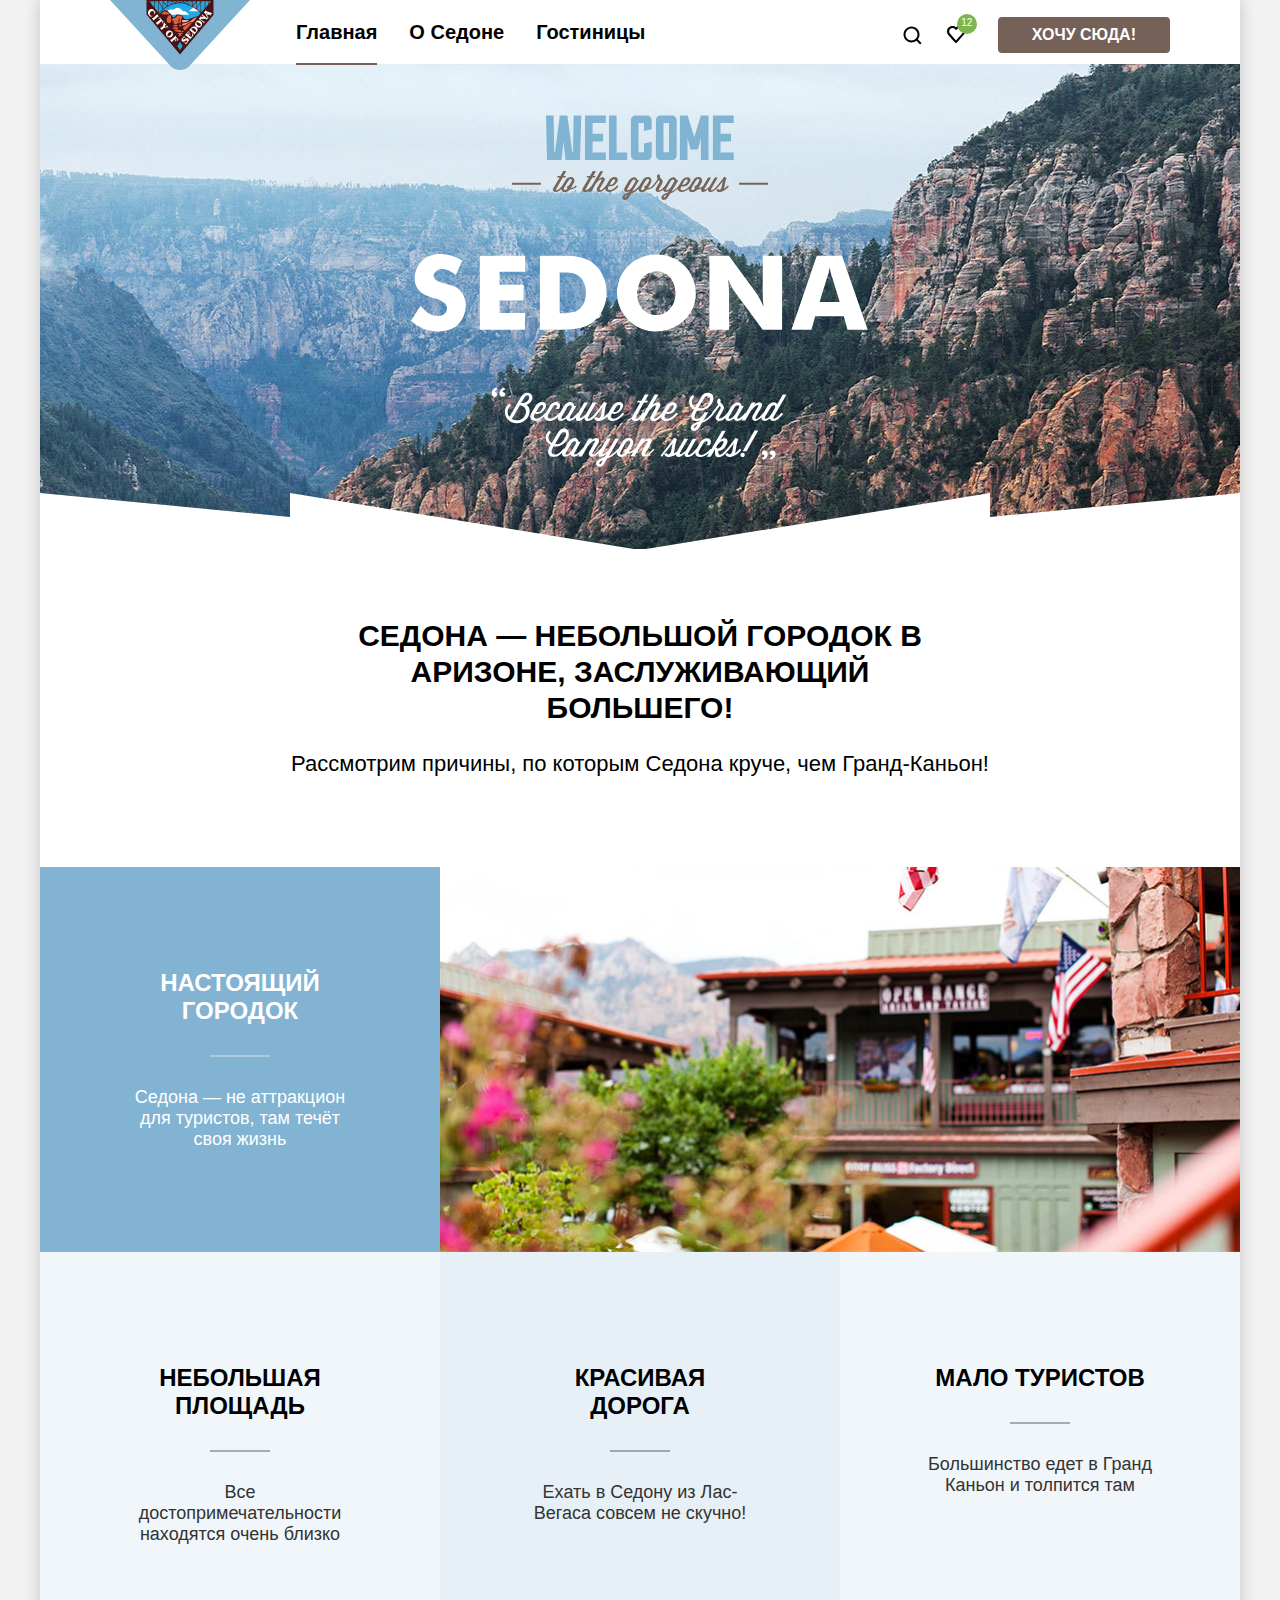
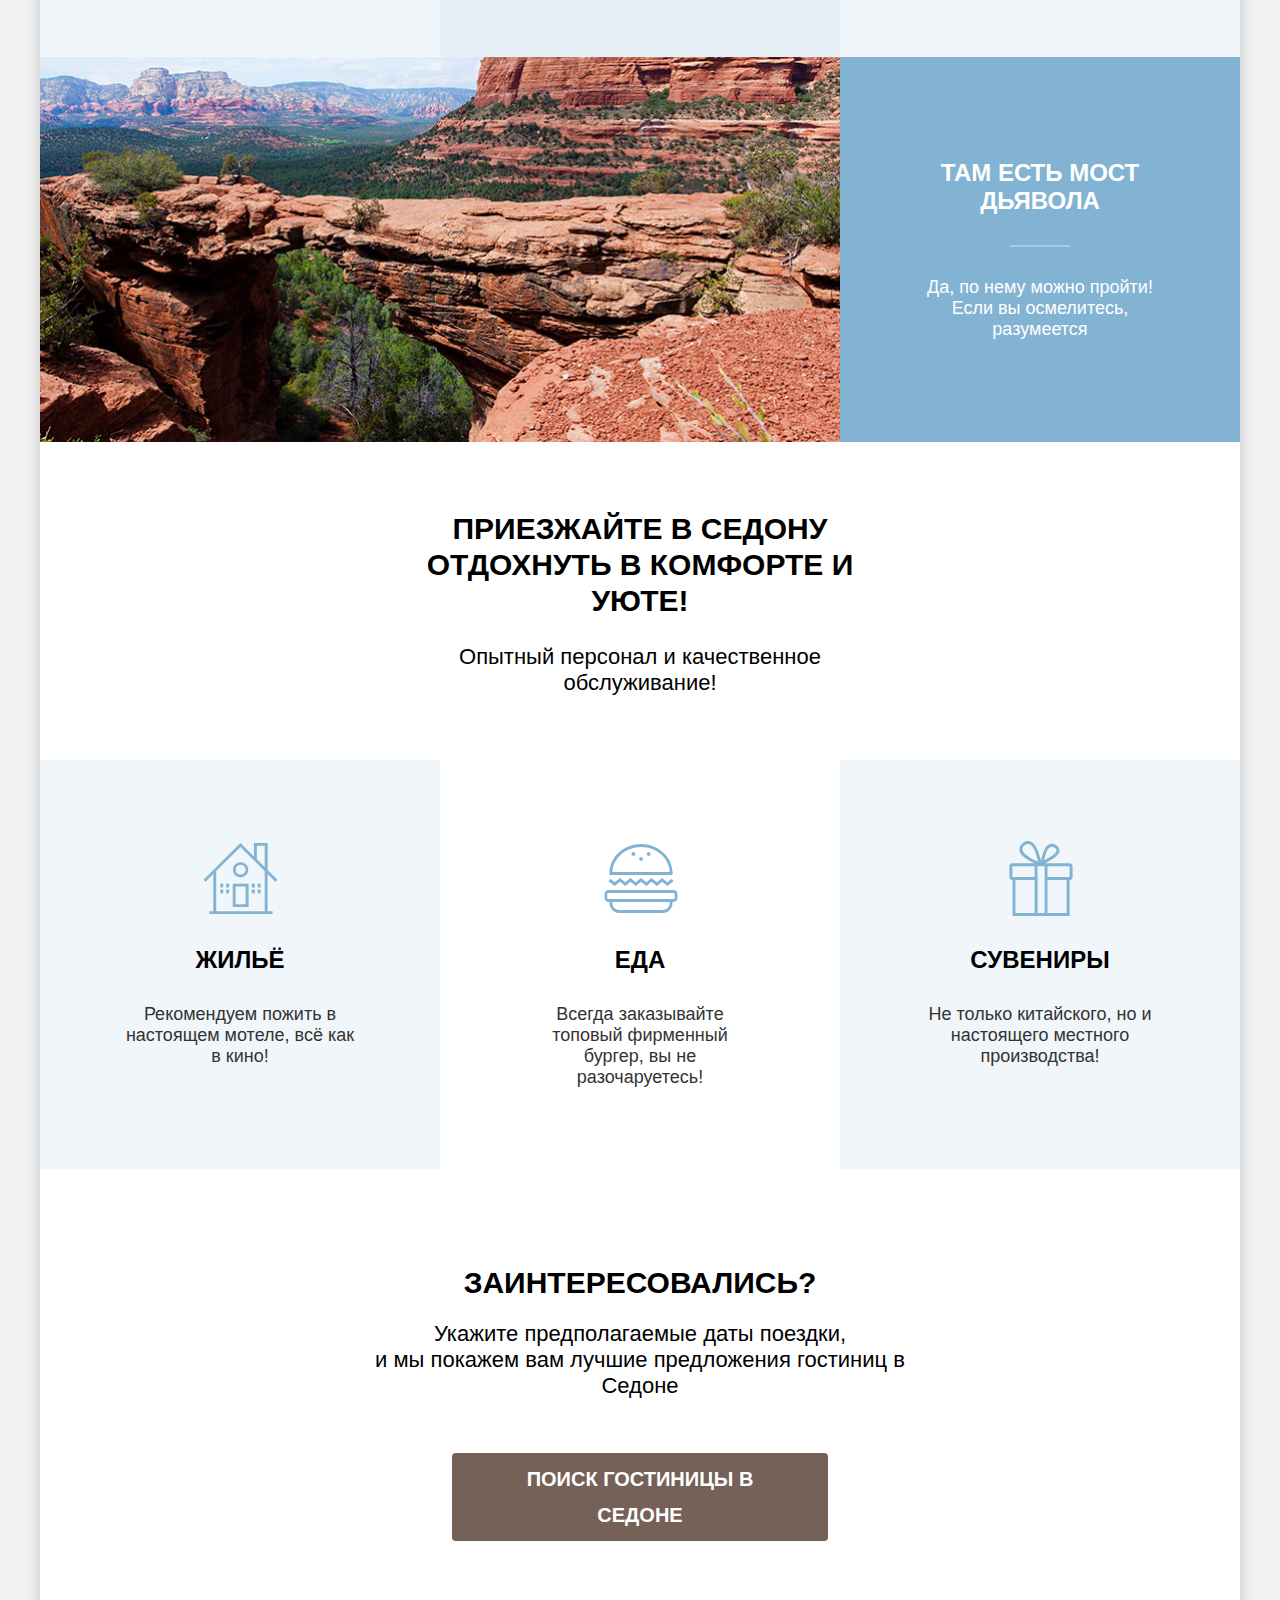
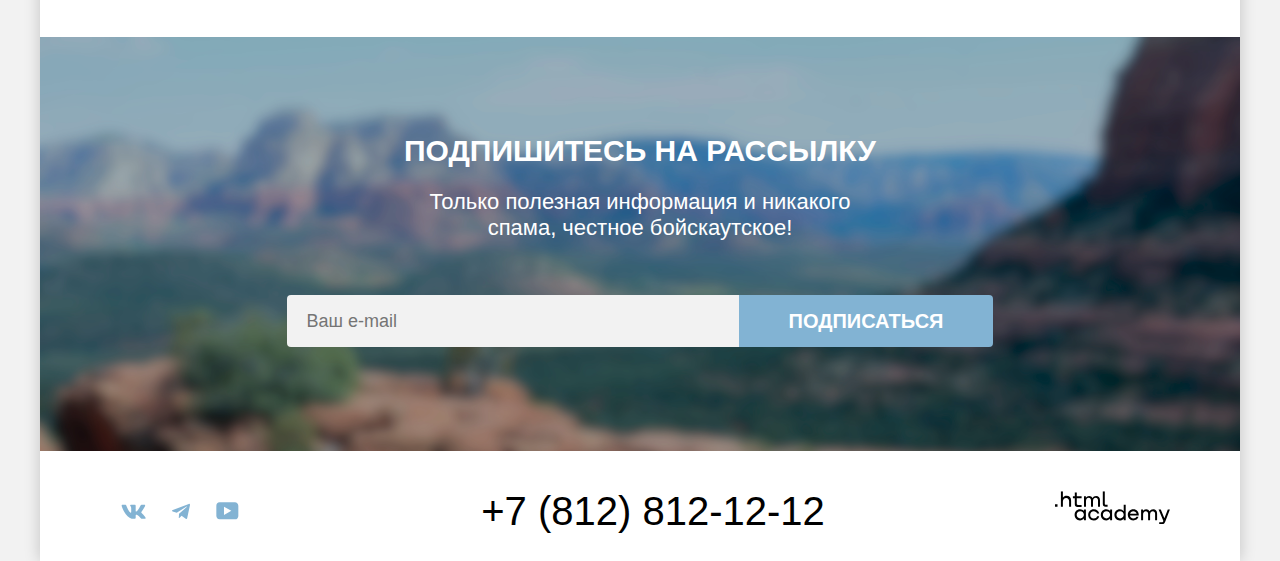
==== commit e99c6f08: "feat: add tooltip" ====
--- a/index.html
+++ b/index.html
@@ -182,15 +182,21 @@
                       <button class="modal-button modal-button-more"></button>
                     </div>
                   </label>
-                  <label class="modal-label modal-label-children" for="children">Дети:
-                    <span class="modal-tooltip-icon">i</span>
+                  <div class="modal-item-age">
+                    <label class="modal-label modal-label-children" for="children">Дети:</label>
+                    <span class="modal-tooltip">
+                      <button class="modal-tooltip-icon" type="button">i
+                      </button>
+                      <p class="modal-tooltip-text">Укажите количество детей, которые будут с вами, возраст которых от 6
+                        до 18 лет. Дети до 6 лет размещаются бесплатно.</p>
+                    </span>
                     <div class="modal-button-container">
-                    <button class="modal-button modal-button-less"></button>
-                    <input class="modal-input modal-input-age" name="children-number-input" type="text" id="children"
-                      value="2" required>
-                    <button class="modal-button modal-button-more"></button>
+                      <button class="modal-button modal-button-less"></button>
+                      <input class="modal-input modal-input-age" name="children-number-input" type="text" id="children"
+                        value="2" required>
+                      <button class="modal-button modal-button-more"></button>
                     </div>
-                  </label>
+                  </div>
                 </li>
             </fieldset>
             <button class="button modal-submit-button">Найти</button>
--- a/styles/styles.css
+++ b/styles/styles.css
@@ -1011,7 +1011,7 @@
   font-size: 20px;
   line-height: 36px;
   padding: 8px 50px;
-  border-radius: 0;
+  border-radius: 0 4px 4px 0;
 }
 
 .subscribe-button:not(:disabled):hover {
@@ -1146,10 +1146,10 @@
 }
 
 .modal-container-close {
-  display: flex;
+  /* display: flex; */
   justify-content: center;
   align-items: center;
-  /* display: none; */
+  display: none;
 }
 
 .modal {
@@ -1190,6 +1190,7 @@
 .modal-item-age {
   display: flex;
   justify-content: space-between;
+  align-items: center;
 }
 
 .modal-title {
@@ -1221,6 +1222,10 @@
   display: flex;
   flex-wrap: wrap;
   align-items: center;
+}
+
+.modal-label-children {
+  margin-right: 32px;
 }
 
 .modal-input {
@@ -1324,6 +1329,7 @@
 }
 
 .modal-tooltip-icon {
+  display: block;
   width: 26px;
   height: 26px;
   background-color: #83B3D3;
@@ -1331,7 +1337,21 @@
   text-align: center;
   color: #ffffff;
   font-weight: 400;
-  margin-left: 13px;
+  margin: 0 0 0 13px;
+  padding: 0;
+  border: none;
+  font-size: 20px;
+  line-height: 24px;
+  cursor: pointer;
+}
+
+.modal-tooltip-icon:hover {
+  background-color: #68A2CA;
+}
+
+.modal-tooltip-icon:hover + .modal-tooltip-text,
+.modal-tooltip-icon:focus-visible + .modal-tooltip-text {
+  display: block;
 }
 
 .modal-submit-button {
@@ -1360,6 +1380,41 @@
 .modal-information {
   display: block;
   color: #333333;
+}
+
+.modal-tooltip {
+  position: absolute;
+  margin-left: 48px;
+  width: 26px;
+  height: 26px;
+}
+
+.modal-tooltip-text {
+  font-size: 16px;
+  line-height: 20px;
+  font-weight: 400;
+  color: #ffffff;
+  background-color: #333333;
+  margin: 16px 0 0 0;
+  width: 256px;
+  height: 143px;
+  border-radius: 10px;
+  padding: 15px 18px 18px 22px;
+  box-sizing: border-box;
+  position: absolute;
+  left: -107px;
+  display: none;
+  }
+
+.modal-tooltip-text::before {
+  content: "";
+  display: block;
+  width: 19px;
+  height: 9px;
+  background-image: url(../images/modal-tooltip-arrow.svg);
+  position: absolute;
+  bottom: 100%;
+  left: calc(50% - 4px);
 }
 
 .visually-hidden {
